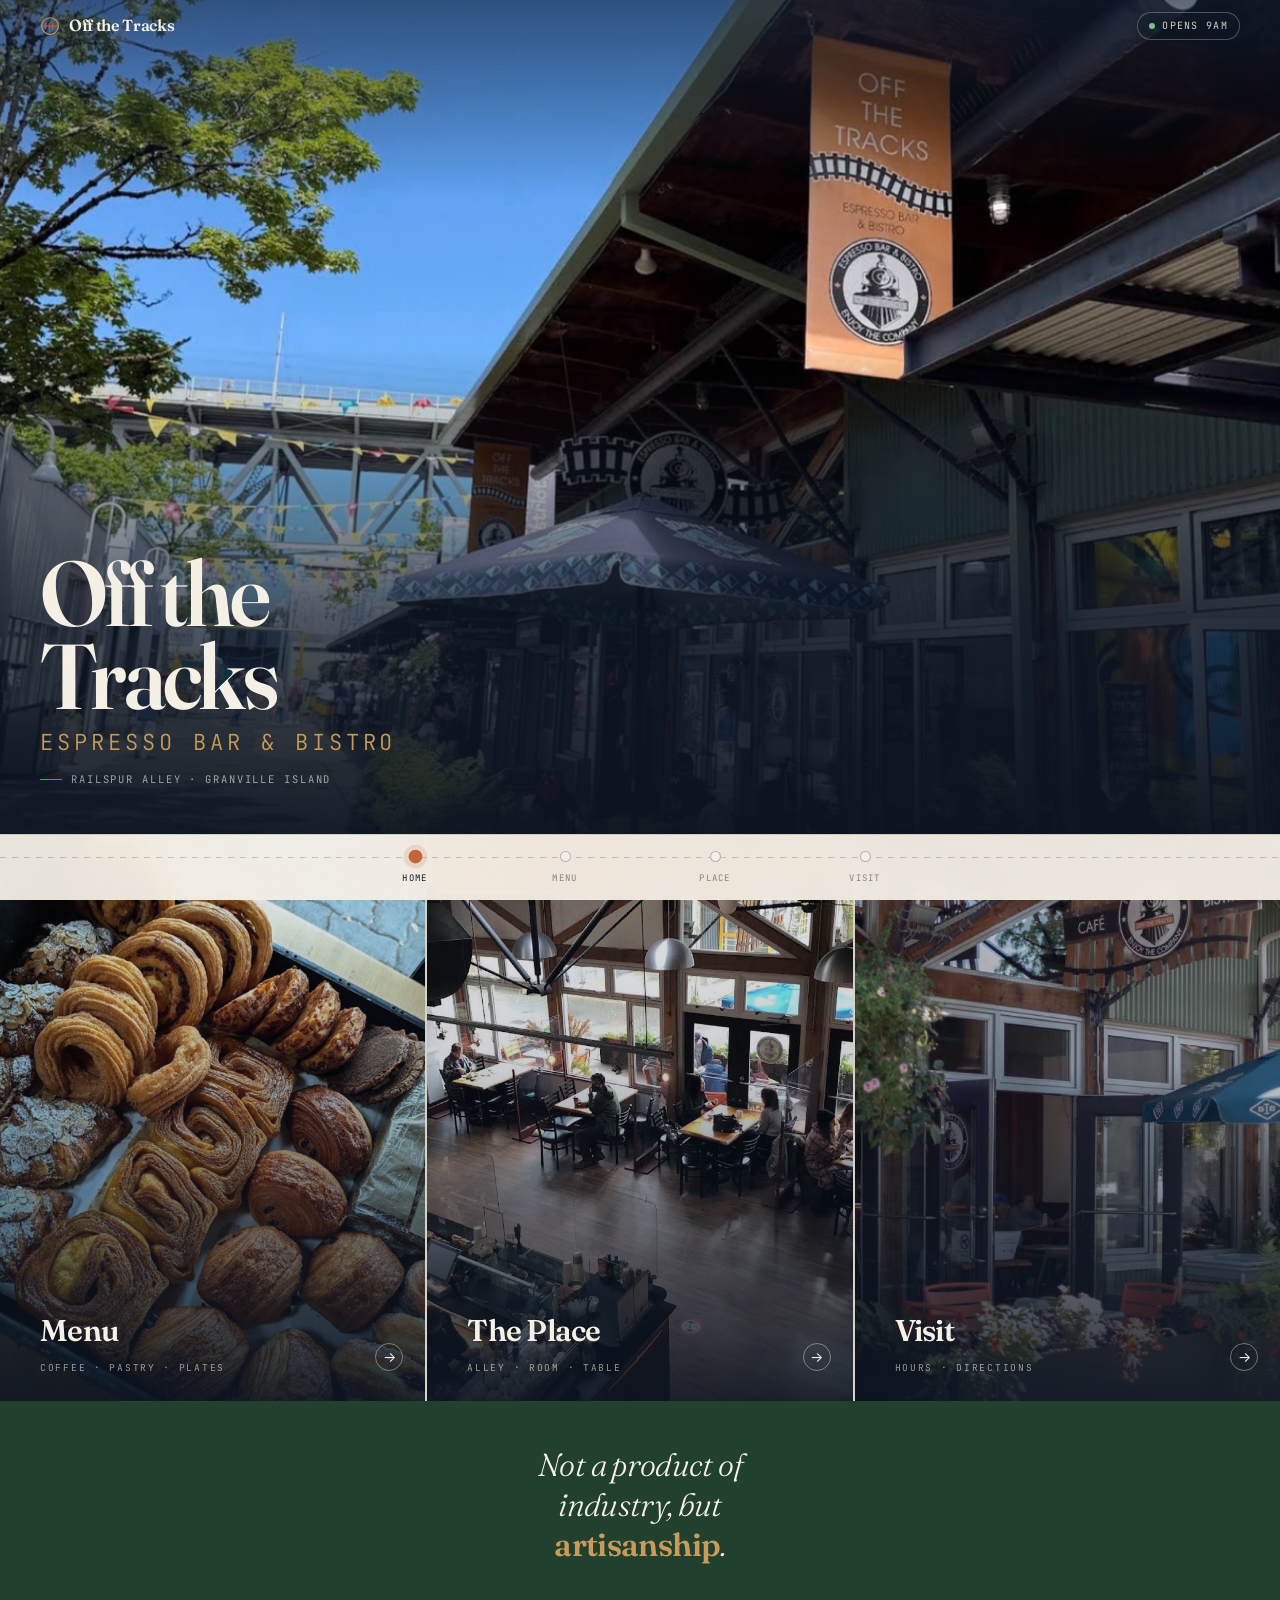
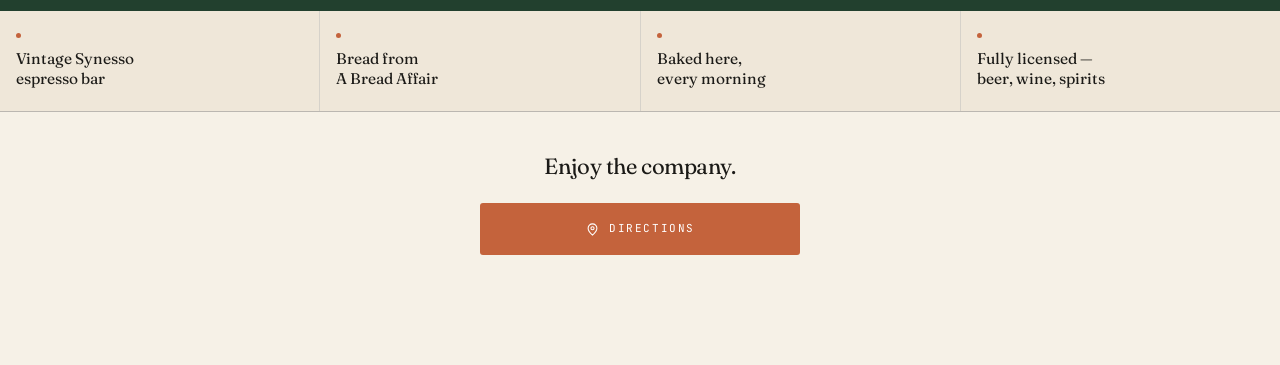
==== site/index.html @ c71d1f81 "Mobile site for the Off the Tracks Maps listing Four static pages built around the café's own photog" ====
<!doctype html>
<html lang="en">
<head>
<meta charset="utf-8">
<meta name="viewport" content="width=device-width, initial-scale=1, viewport-fit=cover">
<title>Off the Tracks — Espresso Bar &amp; Bistro, Granville Island</title>
<meta name="description" content="Espresso bar and bistro on Railspur Alley, Granville Island. Open daily from 9.">
<meta name="theme-color" content="#14243A">
<meta property="og:title" content="Off the Tracks — Espresso Bar &amp; Bistro">
<meta property="og:description" content="Railspur Alley, Granville Island. Open daily from 9.">
<meta property="og:image" content="assets/IMG_4174.jpg">

<link rel="preconnect" href="https://fonts.googleapis.com">
<link rel="preconnect" href="https://fonts.gstatic.com" crossorigin>
<link rel="stylesheet" href="https://fonts.googleapis.com/css2?family=Fraunces:opsz,wght@9..144,300;9..144,400;9..144,600&family=Inter:wght@300;400;500&family=JetBrains+Mono:wght@400;500&display=swap">
<link rel="stylesheet" href="app.css">
<link rel="preload" as="image" href="assets/IMG_4173.jpg">

<style>
/* ── home only ─────────────────────────────────────────── */
body{padding-bottom:var(--nav)}
.top{position:absolute;left:0;right:0;background:none;border:0;backdrop-filter:none}

.hero{
  position:relative;height:calc(100svh - var(--nav));min-height:520px;
  display:flex;flex-direction:column;justify-content:flex-end;
  overflow:hidden;background:var(--navy);
}
.hero__media{position:absolute;inset:-6% 0;will-change:transform}
.hero__media img{
  width:100%;height:100%;object-fit:cover;object-position:52% 42%;
  transform:scale(1.12);opacity:0;animation:heroIn 2.4s var(--ease-out) forwards;
}
@keyframes heroIn{to{transform:scale(1.02);opacity:1}}
.hero::after{
  content:"";position:absolute;inset:0;
  background:linear-gradient(180deg,rgba(20,36,58,.6) 0,rgba(20,36,58,0) 24%,
             rgba(20,36,58,0) 42%,rgba(15,26,42,.72) 74%,rgba(12,21,34,.95) 100%);
  opacity:0;animation:fadeIn .9s .25s var(--ease) forwards;
}
@keyframes fadeIn{to{opacity:1}}

.hero__body{position:relative;z-index:3;padding:0 var(--pad) 46px}
.hero h1{
  font-size:clamp(50px,17vw,92px);line-height:.9;color:var(--cream);letter-spacing:-.04em;
}
.hero h1 em{
  display:block;font-style:normal;font-weight:300;color:var(--brass);
  font-size:.24em;letter-spacing:.18em;text-transform:uppercase;
  font-family:var(--mono);margin-top:16px;
}
.hero__where{
  margin:18px 0 0;font-family:var(--mono);font-size:10.5px;letter-spacing:.18em;
  text-transform:uppercase;color:rgba(246,241,231,.62);
  display:flex;align-items:center;gap:9px;
}
.hero__where::before{content:"";width:22px;height:1px;background:var(--terra)}

.rise{opacity:0;transform:translateY(22px);animation:rise .9s var(--ease-out) forwards}
@keyframes rise{to{opacity:1;transform:none}}
.d1{animation-delay:.4s}.d2{animation-delay:.58s}

/* three doors */
.doors{display:grid;gap:2px;background:var(--line)}
.door{
  position:relative;display:block;overflow:hidden;background:var(--navy);
  aspect-ratio:16/9;
}
.door img{
  width:100%;height:100%;object-fit:cover;
  transition:transform .9s var(--ease);
}
.door::after{
  content:"";position:absolute;inset:0;
  background:linear-gradient(90deg,rgba(12,21,34,.82) 0,rgba(12,21,34,.35) 62%,rgba(12,21,34,.15) 100%);
}
.door__t{
  position:absolute;z-index:2;left:var(--pad);bottom:0;top:0;
  display:flex;flex-direction:column;justify-content:center;gap:5px;
}
.door__t b{font-family:var(--serif);font-size:30px;font-weight:600;color:var(--cream);letter-spacing:-.025em}
.door__t span{
  font-family:var(--mono);font-size:9.5px;letter-spacing:.18em;text-transform:uppercase;
  color:rgba(246,241,231,.6);
}
.door__go{
  position:absolute;z-index:2;right:var(--pad);top:50%;margin-top:-14px;
  width:28px;height:28px;border-radius:50%;border:1px solid rgba(246,241,231,.4);
  display:grid;place-items:center;color:var(--cream);font-size:14px;line-height:1;
  transition:background .3s var(--ease);
}
.door:active .door__go{background:rgba(246,241,231,.16)}
@media(hover:hover){.door:hover img{transform:scale(1.05)}.door:hover .door__go{background:var(--terra);border-color:var(--terra)}}

/* their own line, the one painted on the café wall */
.creed{
  background:var(--fir);color:var(--cream);text-align:center;
  padding:44px var(--pad) 46px;
}
.creed p{
  margin:0;font-family:var(--serif);font-weight:300;font-style:italic;
  font-size:clamp(23px,6.4vw,32px);line-height:1.25;letter-spacing:-.02em;
  max-width:16ch;margin-inline:auto;
}
.creed p b{font-style:normal;font-weight:600;color:var(--brass)}

/* four facts, four words each at most */
.facts{
  display:grid;grid-template-columns:repeat(2,1fr);gap:1px;background:var(--line);
  border-bottom:1px solid var(--line);
}
.facts div{
  background:var(--cream-2);padding:22px 16px;
  font-family:var(--serif);font-size:15.5px;line-height:1.3;
}
.facts div::before{
  content:"";display:block;width:5px;height:5px;border-radius:50%;background:var(--terra);
  margin-bottom:11px;
}
@media(min-width:760px){ .facts{grid-template-columns:repeat(4,1fr)} }

.closer{padding:40px var(--pad) 44px;text-align:center;background:var(--cream)}
.closer p{font-family:var(--serif);font-size:22px;line-height:1.3;letter-spacing:-.02em;margin:0 0 22px}
.closer .btn{max-width:320px;margin:0 auto}

@media(min-width:760px){
  .doors{grid-template-columns:repeat(3,1fr)}
  .door{aspect-ratio:3/4}
  .door::after{background:linear-gradient(0deg,rgba(12,21,34,.9) 0,rgba(12,21,34,.2) 60%,rgba(12,21,34,.1) 100%)}
  .door__t{top:auto;bottom:26px;justify-content:flex-end}
  .door__go{top:auto;bottom:30px;right:22px;margin:0}
}
</style>
</head>
<body class="on-navy">

<header class="top top--dark">
  <a class="top__name" href="index.html" aria-label="Off the Tracks, home">
    <svg viewBox="0 0 24 24" fill="none" aria-hidden="true">
      <circle cx="12" cy="12" r="10" stroke="#C89B5A" stroke-width="1.3"/>
      <path d="M3.5 12h17M7 9v6M11 9v6M15 9v6" stroke="#C4633C" stroke-width="1.3" stroke-linecap="round"/>
    </svg>
    Off the Tracks
  </a>
  <div class="status" id="status" role="status" aria-live="polite">
    <span class="status__dot"></span><span class="status__txt">Hours</span>
  </div>
</header>

<section class="hero">
  <div class="hero__media" id="heroMedia">
    <img src="assets/IMG_4173.jpg"
         alt="Railspur Alley on Granville Island: the timber-framed café with its navy umbrella and planters, Granville Street Bridge beyond.">
  </div>
  <div class="hero__body">
    <h1 class="rise d1">Off the<br>Tracks<em>Espresso Bar &amp; Bistro</em></h1>
    <p class="hero__where rise d2">Railspur Alley · Granville Island</p>
  </div>
</section>

<!-- three doors, no paragraphs -->
<nav class="doors" aria-label="Sections">
  <a class="door" href="menu.html">
    <img class="fade" loading="lazy" src="assets/IMG_4196.jpg" alt="A tray of croissants and cruffins fresh from the oven.">
    <span class="door__t"><b>Menu</b><span>Coffee · Pastry · Plates</span></span>
    <span class="door__go" aria-hidden="true">→</span>
  </a>
  <a class="door" href="place.html">
    <img class="fade" loading="lazy" src="assets/IMG_4195.jpg" alt="The café floor from the mezzanine, under timber trusses.">
    <span class="door__t"><b>The Place</b><span>Alley · Room · Table</span></span>
    <span class="door__go" aria-hidden="true">→</span>
  </a>
  <a class="door" href="visit.html">
    <img class="fade" loading="lazy" src="assets/IMG_4172.jpg" alt="The entrance under the Café and Bistro sign, with hanging plants.">
    <span class="door__t"><b>Visit</b><span>Hours · Directions</span></span>
    <span class="door__go" aria-hidden="true">→</span>
  </a>
</nav>

<section class="creed">
  <p class="rv">Not a product of industry, but <b>artisanship</b>.</p>
</section>

<div class="facts">
  <div>Vintage Synesso<br>espresso bar</div>
  <div>Bread from<br>A Bread Affair</div>
  <div>Baked here,<br>every morning</div>
  <div>Fully licensed —<br>beer, wine, spirits</div>
</div>

<section class="closer">
  <p class="rv">Enjoy the company.</p>
  <a class="btn btn--fill rv" data-d="1"
     href="https://www.google.com/maps/dir/?api=1&destination=1363+Railspur+Alley,+Vancouver,+BC+V6H+4G9">
    <svg viewBox="0 0 24 24"><path d="M12 21s7-6.3 7-11a7 7 0 1 0-14 0c0 4.7 7 11 7 11z"/><circle cx="12" cy="10" r="2.5"/></svg>
    Directions
  </a>
</section>

<nav class="line" aria-label="Main">
  <a class="stop" href="index.html" aria-current="page"><span class="stop__pin"></span>Home</a>
  <a class="stop" href="menu.html"><span class="stop__pin"></span>Menu</a>
  <a class="stop" href="place.html"><span class="stop__pin"></span>Place</a>
  <a class="stop" href="visit.html"><span class="stop__pin"></span>Visit</a>
</nav>

<div class="toast" id="toast" role="status" aria-live="polite"></div>
<script src="app.js"></script>

<script type="application/ld+json">
{"@context":"https://schema.org","@type":"CafeOrCoffeeShop",
"name":"Off the Tracks - Cafe & Bistro","telephone":"+1-604-689-8700",
"servesCuisine":["Coffee","Breakfast","Bistro","Bakery"],"priceRange":"$$",
"email":"info@tracksbistro.ca","url":"https://tracksbistro.ca",
"sameAs":["https://www.instagram.com/offthetracksbistro/","https://www.facebook.com/tracksbistro"],
"address":{"@type":"PostalAddress","streetAddress":"1363 Railspur Alley","addressLocality":"Vancouver",
"addressRegion":"BC","postalCode":"V6H 4G9","addressCountry":"CA"},
"geo":{"@type":"GeoCoordinates","latitude":49.2704673,"longitude":-123.1337891},
"hasMenu":"menu.html",
"openingHoursSpecification":[
{"@type":"OpeningHoursSpecification","dayOfWeek":["Monday","Tuesday","Wednesday","Thursday","Friday"],"opens":"09:00","closes":"16:00"},
{"@type":"OpeningHoursSpecification","dayOfWeek":["Saturday","Sunday"],"opens":"09:00","closes":"17:00"}],
"image":["assets/IMG_4173.jpg","assets/IMG_4174.jpg","assets/IMG_4195.jpg"]}
</script>
</body>
</html>
---- site/app.css ----
/* ═══════════════════════════════════════════════════════════
   OFF THE TRACKS — shared stylesheet
   Four pages, one job each. Palette taken from the room:
   Railspur navy (signage, umbrellas, the blue cups), terracotta
   (banners, patio chairs), fir green (siding), brass, paper cream.
   ═══════════════════════════════════════════════════════════ */
:root{
  --navy:#14243A;  --terra:#C4633C;  --brass:#C89B5A;  --fir:#22402E;
  --cream:#F6F1E7; --cream-2:#EFE7D9;
  --ink:#1B1A17;   --ink-60:#57534A; --ink-40:#8C8579;
  --line:rgba(27,26,23,.14);

  --serif:'Fraunces',ui-serif,Georgia,serif;
  --sans:'Inter',-apple-system,BlinkMacSystemFont,'Segoe UI',Roboto,sans-serif;
  --mono:'JetBrains Mono',ui-monospace,SFMono-Regular,Menlo,monospace;

  --pad:22px;
  --maxw:1100px;
  --ease:cubic-bezier(.22,.61,.36,1);
  --ease-out:cubic-bezier(.16,1,.3,1);
  --nav:calc(66px + env(safe-area-inset-bottom,0px));
  --top:calc(52px + env(safe-area-inset-top,0px));
}

*,*::before,*::after{box-sizing:border-box}
html{-webkit-text-size-adjust:100%}
body{
  margin:0;background:var(--cream);color:var(--ink);
  font-family:var(--sans);font-size:16px;line-height:1.6;
  -webkit-font-smoothing:antialiased;overflow-x:hidden;
  padding-bottom:var(--nav);
}
img{max-width:100%;display:block}
[hidden]{display:none!important}   /* .btn's display:flex would otherwise win */
a{color:inherit;text-decoration:none}
button{font:inherit;color:inherit;border:0;background:none;cursor:pointer}
:focus-visible{outline:2px solid var(--terra);outline-offset:3px}

/* paper grain */
body::after{
  content:"";position:fixed;inset:0;z-index:9998;pointer-events:none;
  opacity:.035;mix-blend-mode:multiply;
  background-image:url("data:image/svg+xml,%3Csvg xmlns='http://www.w3.org/2000/svg' width='200' height='200'%3E%3Cfilter id='n'%3E%3CfeTurbulence type='fractalNoise' baseFrequency='.85' numOctaves='3'/%3E%3C/filter%3E%3Crect width='200' height='200' filter='url(%23n)'/%3E%3C/svg%3E");
}

/* native cross-document transitions where supported */
@view-transition{navigation:auto}

h1,h2,h3{font-family:var(--serif);font-weight:600;line-height:1.08;margin:0;letter-spacing:-.025em}
h2{font-size:clamp(28px,8vw,42px)}
p{margin:0 0 .9em}
.wrap{width:100%;max-width:var(--maxw);margin:0 auto;padding:0 var(--pad)}
.eyebrow{
  font-family:var(--mono);font-size:10.5px;font-weight:500;
  letter-spacing:.22em;text-transform:uppercase;color:var(--terra);
}

/* ═══ TOP BAR ═══════════════════════════════════════════ */
.top{
  position:sticky;top:0;z-index:50;height:var(--top);
  padding:env(safe-area-inset-top,0px) var(--pad) 0;
  display:flex;align-items:center;justify-content:space-between;gap:12px;
  background:rgba(246,241,231,.92);border-bottom:1px solid var(--line);
  backdrop-filter:blur(14px);-webkit-backdrop-filter:blur(14px);
}
.top--dark{background:rgba(20,36,58,.6);border-bottom-color:rgba(246,241,231,.14)}
.top__name{
  font-family:var(--serif);font-size:16px;font-weight:600;letter-spacing:-.02em;
  display:flex;align-items:center;gap:9px;
}
.top__name svg{width:20px;height:20px;flex:none}
.top--dark .top__name{color:var(--cream)}

.status{
  display:inline-flex;align-items:center;gap:7px;
  font-family:var(--mono);font-size:10px;letter-spacing:.13em;text-transform:uppercase;
  padding:5px 11px;border-radius:100px;white-space:nowrap;
  border:1px solid var(--line);color:var(--ink-60);
}
.status__dot{width:6px;height:6px;border-radius:50%;background:#3E9B5C;flex:none}
.status__dot.shut{background:var(--terra)}
.top--dark .status{border-color:rgba(246,241,231,.28);color:rgba(246,241,231,.85);
  background:rgba(15,26,42,.35)}
.top--dark .status__dot{background:#79C08C}

/* ═══ BOTTOM NAV — the line, with four stops ════════════ */
.line{
  position:fixed;left:0;right:0;bottom:0;z-index:80;height:var(--nav);
  padding-bottom:env(safe-area-inset-bottom,0px);
  background:rgba(246,241,231,.95);border-top:1px solid var(--line);
  backdrop-filter:blur(16px);-webkit-backdrop-filter:blur(16px);
  display:flex;
}
.line::before{                       /* the rail itself */
  content:"";position:absolute;left:0;right:0;top:22px;height:1px;
  background:repeating-linear-gradient(90deg,rgba(27,26,23,.2) 0 6px,transparent 6px 12px);
}
.stop{
  flex:1;display:flex;flex-direction:column;align-items:center;justify-content:flex-start;
  gap:9px;padding-top:16px;position:relative;min-height:56px;
  font-family:var(--mono);font-size:9px;letter-spacing:.14em;text-transform:uppercase;
  color:var(--ink-40);transition:color .3s var(--ease);
}
.stop__pin{
  width:11px;height:11px;border-radius:50%;background:var(--cream);
  border:1.5px solid rgba(27,26,23,.28);position:relative;z-index:1;
  transition:all .35s var(--ease-out);
}
.stop[aria-current="page"]{color:var(--ink)}
.stop[aria-current="page"] .stop__pin{
  background:var(--terra);border-color:var(--terra);transform:scale(1.25);
  box-shadow:0 0 0 4px rgba(196,99,60,.16);
}
.stop:active .stop__pin{transform:scale(.9)}

/* ═══ reveal ════════════════════════════════════════════ */
.rv{opacity:0;transform:translateY(18px);transition:opacity .7s var(--ease),transform .7s var(--ease)}
.rv.in{opacity:1;transform:none}
.rv[data-d="1"]{transition-delay:.07s}.rv[data-d="2"]{transition-delay:.14s}
.rv[data-d="3"]{transition-delay:.21s}.rv[data-d="4"]{transition-delay:.28s}

/* ═══ buttons ═══════════════════════════════════════════ */
.btn{
  display:flex;align-items:center;justify-content:center;gap:9px;min-height:52px;
  border-radius:3px;font-family:var(--mono);font-size:11px;letter-spacing:.14em;
  text-transform:uppercase;transition:transform .2s var(--ease);
}
.btn:active{transform:scale(.98)}
.btn svg{width:15px;height:15px;stroke:currentColor;fill:none;stroke-width:1.7;flex:none}
.btn--fill{background:var(--terra);color:#fff}
.btn--out{border:1px solid var(--line);color:var(--ink)}
.on-navy .btn--out{border-color:rgba(246,241,231,.3);color:var(--cream)}

/* ═══ toast ═════════════════════════════════════════════ */
.toast{
  position:fixed;left:50%;top:calc(env(safe-area-inset-top,0px) + 62px);z-index:300;
  transform:translate(-50%,-16px);opacity:0;pointer-events:none;
  background:var(--navy);color:var(--cream);padding:10px 18px;border-radius:100px;
  font-family:var(--mono);font-size:10px;letter-spacing:.14em;text-transform:uppercase;
  transition:opacity .3s var(--ease),transform .35s var(--ease-out);white-space:nowrap;
  box-shadow:0 4px 20px rgba(15,26,42,.25);
}
.toast.on{opacity:1;transform:translate(-50%,0)}

/* ═══ shared: photo tiles ═══════════════════════════════ */
.fade{opacity:0;transform:scale(1.02);transition:opacity .6s var(--ease),transform .8s var(--ease)}
.fade.ok{opacity:1;transform:none}

@media(min-width:760px){
  :root{--pad:40px}
  .line{justify-content:center;gap:20px}
  .stop{flex:0 0 130px}
}
@media(prefers-reduced-motion:reduce){
  *,*::before,*::after{animation-duration:.01ms!important;transition-duration:.01ms!important}
  .rv{opacity:1;transform:none}
  @view-transition{navigation:none}
}
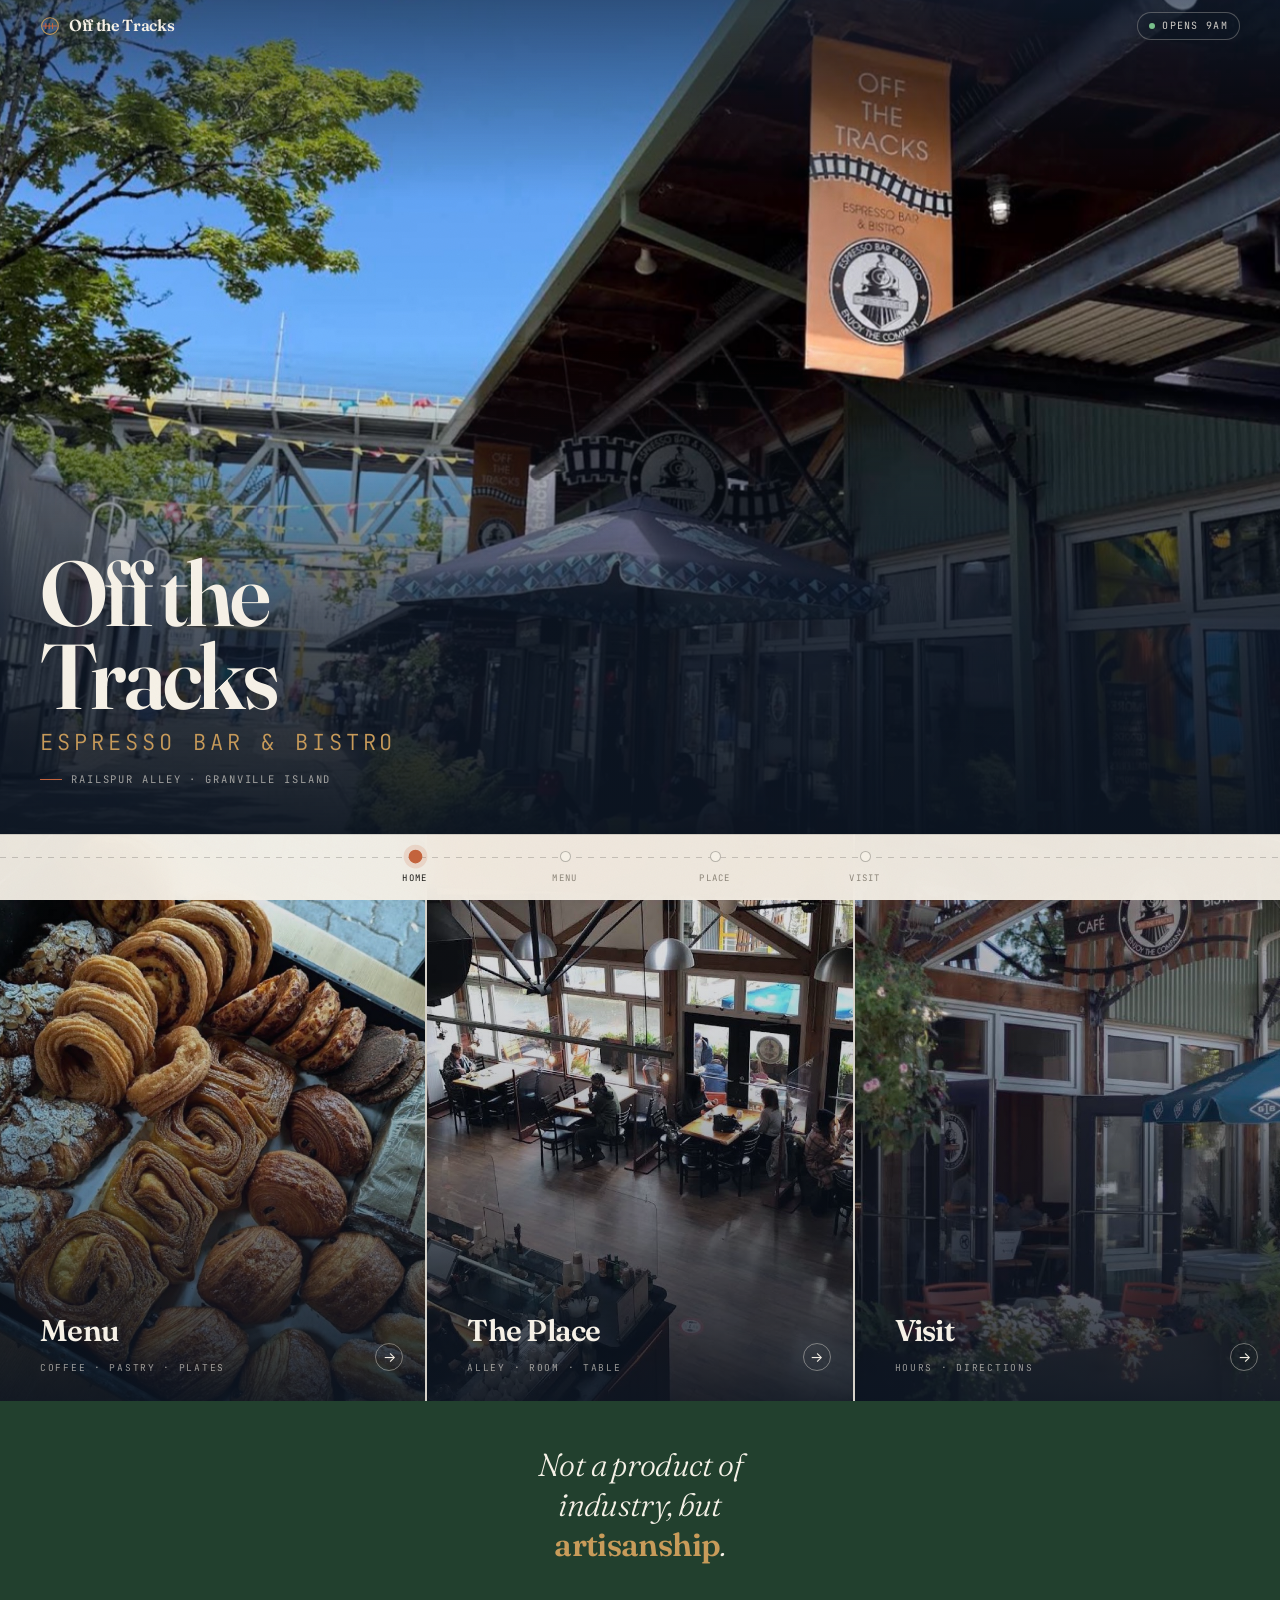
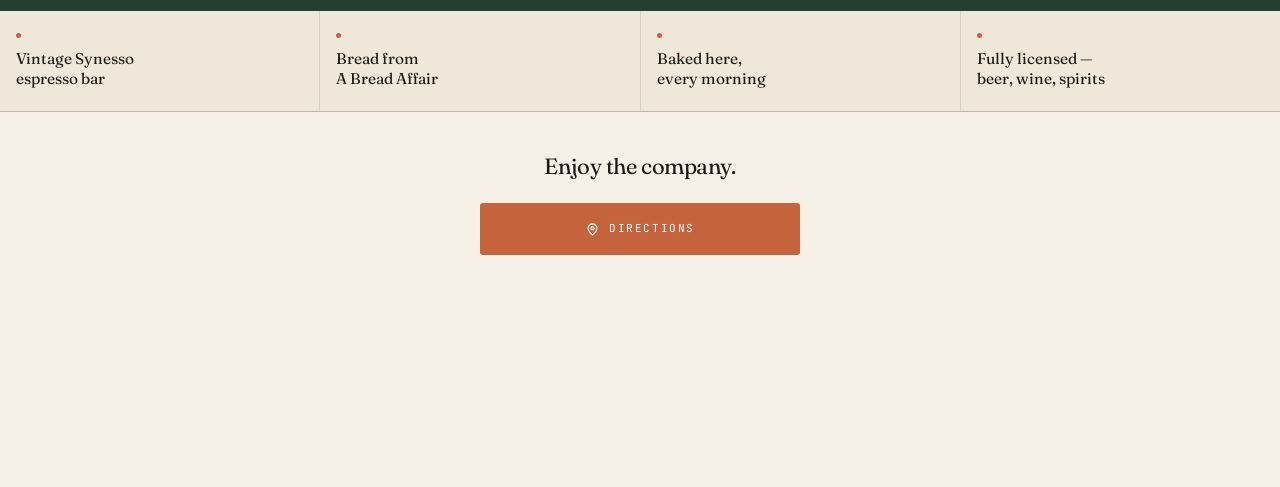
==== commit de255e54: "Add pickup ordering and table booking (simulated) Two interactive flows for the pitch, neither of wh" ====
--- a/site/index.html
+++ b/site/index.html
@@ -122,6 +122,7 @@
 .closer{padding:40px var(--pad) 44px;text-align:center;background:var(--cream)}
 .closer p{font-family:var(--serif);font-size:22px;line-height:1.3;letter-spacing:-.02em;margin:0 0 22px}
 .closer .btn{max-width:320px;margin:0 auto}
+.closer .btn + .btn{margin-top:9px}
 
 @media(min-width:760px){
   .doors{grid-template-columns:repeat(3,1fr)}
@@ -195,6 +196,14 @@
     <svg viewBox="0 0 24 24"><path d="M12 21s7-6.3 7-11a7 7 0 1 0-14 0c0 4.7 7 11 7 11z"/><circle cx="12" cy="10" r="2.5"/></svg>
     Directions
   </a>
+  <a class="btn btn--out rv" data-d="2" href="menu.html">
+    <svg viewBox="0 0 24 24"><path d="M4 5h2l2.2 9.4a2 2 0 0 0 2 1.6h6.9a2 2 0 0 0 2-1.5L21 8H7"/><circle cx="10" cy="20" r="1.3"/><circle cx="18" cy="20" r="1.3"/></svg>
+    Order for pickup
+  </a>
+  <a class="btn btn--out rv" data-d="3" href="visit.html#reserve">
+    <svg viewBox="0 0 24 24"><rect x="4" y="5" width="16" height="16" rx="2"/><path d="M8 3v4M16 3v4M4 11h16"/></svg>
+    Book a table
+  </a>
 </section>
 
 <nav class="line" aria-label="Main">
@@ -206,6 +215,7 @@
 
 <div class="toast" id="toast" role="status" aria-live="polite"></div>
 <script src="app.js"></script>
+<script src="order.js"></script>
 
 <script type="application/ld+json">
 {"@context":"https://schema.org","@type":"CafeOrCoffeeShop",
--- a/site/app.css
+++ b/site/app.css
@@ -146,10 +146,192 @@
 .fade{opacity:0;transform:scale(1.02);transition:opacity .6s var(--ease),transform .8s var(--ease)}
 .fade.ok{opacity:1;transform:none}
 
+/* ═══════════════════════════════════════════════════════
+   ORDERING + BOOKING
+   Shared by order.js (cart, checkout) and reserve.js (tables).
+   ═══════════════════════════════════════════════════════ */
+
+/* the little + on each menu item */
+.add{
+  width:30px;height:30px;flex:none;margin-left:auto;border-radius:50%;
+  border:1px solid var(--line);color:var(--terra);font-size:17px;line-height:1;
+  display:grid;place-items:center;transition:all .2s var(--ease);
+}
+.add:active{transform:scale(.88);background:var(--terra);color:#fff;border-color:var(--terra)}
+@media(hover:hover){.add:hover{background:var(--terra);color:#fff;border-color:var(--terra)}}
+
+/* floating cart pill, above the rail */
+.cartpill{
+  position:fixed;left:50%;transform:translateX(-50%);
+  bottom:calc(var(--nav) + 14px);z-index:90;
+  display:flex;align-items:center;gap:10px;
+  padding:12px 18px;border-radius:100px;background:var(--navy);color:var(--cream);
+  font-family:var(--mono);font-size:11px;letter-spacing:.12em;text-transform:uppercase;
+  box-shadow:0 6px 24px rgba(15,26,42,.34);
+  animation:pillIn .45s var(--ease-out);
+}
+.cartpill svg{width:16px;height:16px;stroke:currentColor;fill:none;stroke-width:1.6}
+.cartpill b{color:var(--brass);font-weight:500}
+.cartpill.pop{animation:pop .4s var(--ease-out)}
+@keyframes pillIn{from{opacity:0;transform:translate(-50%,14px)}to{opacity:1;transform:translate(-50%,0)}}
+@keyframes pop{0%{transform:translate(-50%,0) scale(1)}45%{transform:translate(-50%,0) scale(1.07)}100%{transform:translate(-50%,0) scale(1)}}
+
+/* bottom sheet */
+.sheet{position:fixed;inset:0;z-index:200;display:none}
+.sheet.open{display:block}
+.sheet__scrim{
+  position:absolute;inset:0;background:rgba(12,20,32,.6);
+  opacity:0;transition:opacity .3s var(--ease);
+}
+.sheet.show .sheet__scrim{opacity:1}
+.sheet__panel{
+  position:absolute;left:0;right:0;bottom:0;max-height:92svh;
+  background:var(--cream);border-radius:14px 14px 0 0;
+  transform:translateY(100%);transition:transform .38s var(--ease-out);
+  display:flex;flex-direction:column;
+}
+.sheet.show .sheet__panel{transform:none}
+.sheet__panel::before{
+  content:"";position:absolute;top:9px;left:50%;transform:translateX(-50%);
+  width:36px;height:4px;border-radius:2px;background:rgba(27,26,23,.18);
+}
+.sheet__x{
+  position:absolute;top:6px;right:6px;width:44px;height:44px;
+  display:grid;place-items:center;font-size:24px;color:var(--ink-40);z-index:2;
+}
+.sheet__body{
+  overflow-y:auto;-webkit-overflow-scrolling:touch;
+  padding:34px var(--pad) calc(28px + env(safe-area-inset-bottom,0px));
+}
+.sheet__h{font-family:var(--serif);font-size:28px;font-weight:600;letter-spacing:-.025em;margin:8px 0 6px}
+.sheet__note{color:var(--ink-60);font-size:14.5px;line-height:1.6;margin:0 0 22px}
+
+/* cart lines */
+.lines{margin:18px 0 0;border-top:1px solid var(--line)}
+.cline{
+  display:grid;grid-template-columns:1fr auto;gap:4px 14px;align-items:center;
+  padding:14px 0;border-bottom:1px solid var(--line);
+}
+.cline__n{font-family:var(--serif);font-size:17px;font-weight:600}
+.cline__p{font-family:var(--mono);font-size:13px;color:var(--terra)}
+.qty{grid-column:1/-1;display:flex;align-items:center;gap:14px;margin-top:2px}
+.qty button{
+  width:30px;height:30px;border:1px solid var(--line);border-radius:50%;
+  display:grid;place-items:center;font-size:15px;color:var(--ink);
+}
+.qty button:active{background:var(--cream-2)}
+.qty span{font-family:var(--mono);font-size:13px;min-width:14px;text-align:center}
+
+.totals{margin:20px 0 24px;padding-top:4px}
+.totals div{display:flex;justify-content:space-between;padding:6px 0}
+.totals dt{color:var(--ink-60);font-size:14px}
+.totals dd{margin:0;font-family:var(--mono);font-size:13px}
+.totals__t{border-top:1px solid var(--line);margin-top:6px;padding-top:12px!important}
+.totals__t dt{color:var(--ink);font-family:var(--serif);font-size:18px;font-weight:600}
+.totals__t dd{font-size:16px;color:var(--terra);font-weight:500}
+
+/* form fields */
+.fld{display:block;margin-top:16px}
+.fld span{
+  display:block;font-family:var(--mono);font-size:9.5px;letter-spacing:.16em;
+  text-transform:uppercase;color:var(--ink-40);margin-bottom:7px;
+}
+.fld input{
+  width:100%;min-height:50px;padding:0 14px;font:inherit;font-size:16px;
+  background:var(--cream-2);border:1px solid var(--line);border-radius:3px;color:var(--ink);
+}
+.fld input:focus{outline:2px solid var(--terra);outline-offset:1px}
+
+/* pickup-time and payment choices */
+.chips{display:flex;gap:8px;overflow-x:auto;scrollbar-width:none;padding-bottom:4px;margin-bottom:6px}
+.chips::-webkit-scrollbar{display:none}
+.chip2{
+  flex:none;padding:11px 15px;border-radius:100px;border:1px solid var(--line);
+  font-family:var(--mono);font-size:10.5px;letter-spacing:.1em;text-transform:uppercase;
+  color:var(--ink-60);white-space:nowrap;min-height:42px;transition:all .25s var(--ease);
+}
+.chip2[aria-checked="true"]{background:var(--navy);border-color:var(--navy);color:var(--cream)}
+
+.pay{display:grid;gap:8px;margin:12px 0 26px}
+.pay__opt{
+  text-align:left;padding:15px 16px;border:1px solid var(--line);border-radius:3px;
+  transition:all .25s var(--ease);
+}
+.pay__opt b{display:block;font-family:var(--serif);font-size:16px;font-weight:600}
+.pay__opt span{font-size:12.5px;color:var(--ink-40)}
+.pay__opt[aria-checked="true"]{border-color:var(--terra);background:rgba(196,99,60,.06)}
+
+.sheet__body .btn,.rsv__form .btn{width:100%}
+.btn--ghost{color:var(--ink-40);font-size:10.5px;margin-top:10px}
+.btn[disabled]{opacity:.6;pointer-events:none}
+
+/* confirmation */
+.tick2{
+  width:46px;height:46px;border-radius:50%;background:var(--fir);color:var(--cream);
+  display:grid;place-items:center;font-size:22px;margin-bottom:18px;
+  animation:pop2 .5s var(--ease-out);
+}
+@keyframes pop2{from{transform:scale(.4);opacity:0}to{transform:scale(1);opacity:1}}
+.demo{
+  margin:18px 0 22px;padding:11px 14px;border-left:2px solid var(--brass);
+  background:var(--cream-2);font-size:12.5px;line-height:1.5;color:var(--ink-60);
+}
+
+/* ── booking ─────────────────────────────────────────── */
+.rsv__h{font-family:var(--serif);font-size:clamp(28px,7.6vw,38px);font-weight:600;
+  letter-spacing:-.025em;margin:10px 0 8px}
+.rsv__sub{color:var(--ink-60);font-size:15px;line-height:1.6;margin:0 0 26px;max-width:44ch}
+.rsv__lbl{
+  font-family:var(--mono);font-size:9.5px;letter-spacing:.18em;text-transform:uppercase;
+  color:var(--ink-40);margin:22px 0 10px;display:flex;align-items:center;gap:12px;
+}
+.rsv__avail{font-style:normal;color:var(--fir)}
+.rsv__avail.none{color:var(--terra)}
+.rsv__row{display:flex;gap:8px;flex-wrap:wrap}
+.rsv__row--scroll{flex-wrap:nowrap;overflow-x:auto;scrollbar-width:none;padding-bottom:4px}
+.rsv__row--scroll::-webkit-scrollbar{display:none}
+
+.pchip{
+  min-width:44px;min-height:44px;padding:0 12px;border-radius:3px;border:1px solid var(--line);
+  font-family:var(--mono);font-size:13px;color:var(--ink-60);transition:all .25s var(--ease);
+}
+.pchip[aria-checked="true"]{background:var(--navy);border-color:var(--navy);color:var(--cream)}
+
+.dchip{
+  flex:none;width:62px;padding:9px 0 10px;border-radius:3px;border:1px solid var(--line);
+  display:flex;flex-direction:column;align-items:center;gap:1px;transition:all .25s var(--ease);
+}
+.dchip span{font-family:var(--mono);font-size:8.5px;letter-spacing:.1em;text-transform:uppercase;color:var(--ink-40)}
+.dchip b{font-family:var(--serif);font-size:19px;font-weight:600}
+.dchip i{font-family:var(--mono);font-size:8.5px;letter-spacing:.1em;text-transform:uppercase;color:var(--ink-40);font-style:normal}
+.dchip[aria-checked="true"]{background:var(--navy);border-color:var(--navy)}
+.dchip[aria-checked="true"] span,.dchip[aria-checked="true"] b,.dchip[aria-checked="true"] i{color:var(--cream)}
+
+.slots{display:grid;grid-template-columns:repeat(3,1fr);gap:8px}
+.slot{
+  min-height:52px;border:1px solid var(--line);border-radius:3px;
+  display:flex;flex-direction:column;align-items:center;justify-content:center;gap:2px;
+  font-family:var(--mono);font-size:12px;color:var(--ink);transition:all .25s var(--ease);
+}
+.slot i{font-style:normal;font-size:8.5px;letter-spacing:.1em;text-transform:uppercase;color:var(--ink-40)}
+.slot i.few{color:var(--terra)}
+.slot[disabled]{opacity:.4;text-decoration:line-through;pointer-events:none}
+.slot[aria-checked="true"]{background:var(--navy);border-color:var(--navy);color:var(--cream)}
+.slot[aria-checked="true"] i{color:var(--brass)}
+
+.rsv__none{color:var(--ink-40);font-size:14px}
+.rsv__form{margin-top:26px;padding-top:22px;border-top:1px solid var(--line)}
+.rsv__pick{font-size:14.5px;color:var(--ink-60);margin:0 0 6px}
+.rsv__pick b{color:var(--ink);font-family:var(--serif);font-size:16px}
+.rsv__form .btn{margin-top:20px}
+
 @media(min-width:760px){
   :root{--pad:40px}
-  .line{justify-content:center;gap:20px}
+  .line{justify-content:center;gap:20px}   /* the bottom nav, not a cart row */
   .stop{flex:0 0 130px}
+  .sheet__panel{left:50%;transform:translate(-50%,100%);max-width:540px;border-radius:14px 14px 0 0}
+  .sheet.show .sheet__panel{transform:translate(-50%,0)}
+  .slots{grid-template-columns:repeat(5,1fr)}
 }
 @media(prefers-reduced-motion:reduce){
   *,*::before,*::after{animation-duration:.01ms!important;transition-duration:.01ms!important}
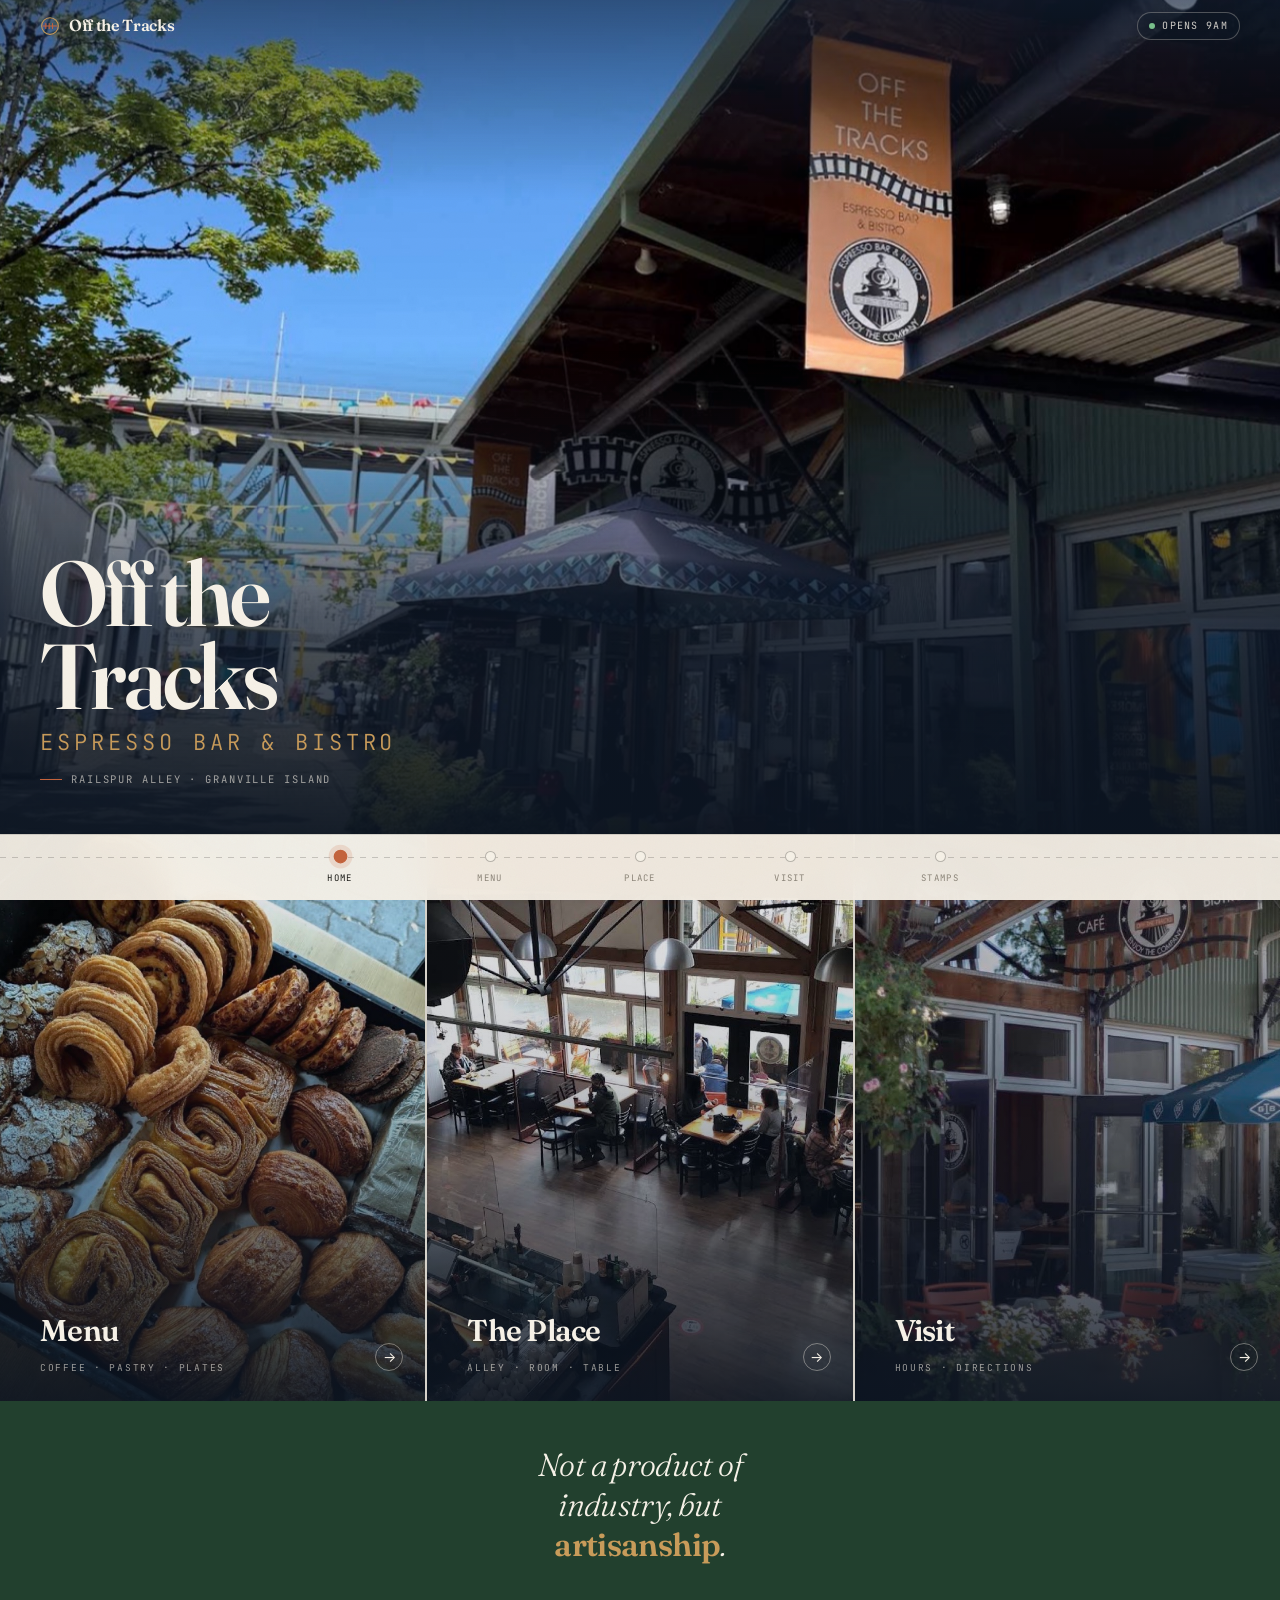
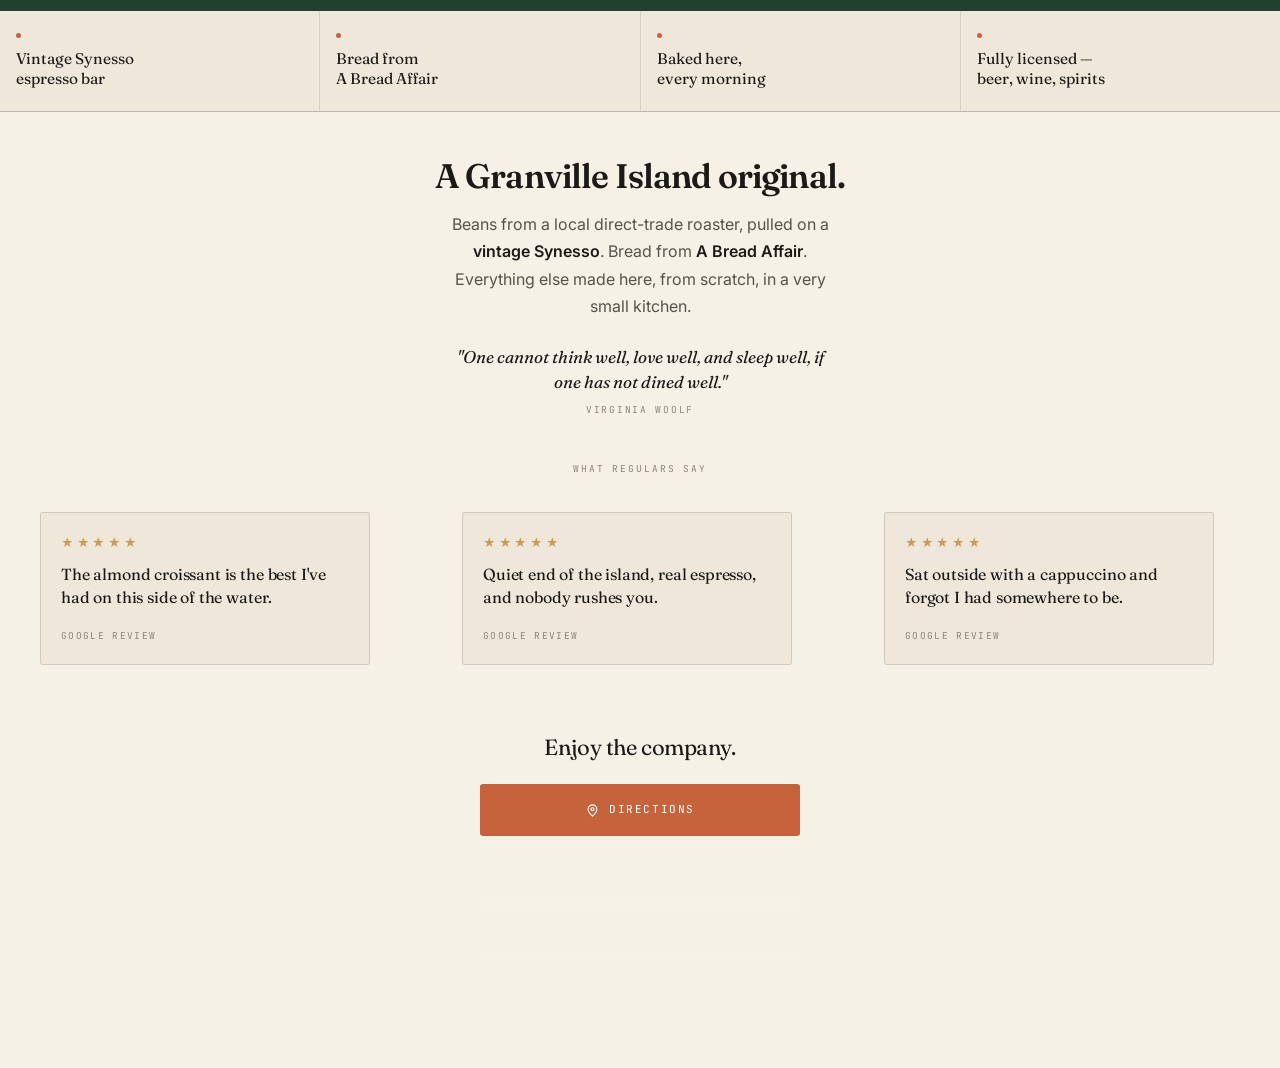
==== commit d643e985: "Make it an app: installable, offline, stamp card, story, reviews Closes the gap against tracksbistro" ====
--- a/site/index.html
+++ b/site/index.html
@@ -14,6 +14,8 @@
 <link rel="preconnect" href="https://fonts.gstatic.com" crossorigin>
 <link rel="stylesheet" href="https://fonts.googleapis.com/css2?family=Fraunces:opsz,wght@9..144,300;9..144,400;9..144,600&family=Inter:wght@300;400;500&family=JetBrains+Mono:wght@400;500&display=swap">
 <link rel="stylesheet" href="app.css">
+<link rel="manifest" href="manifest.webmanifest">
+<link rel="apple-touch-icon" href="icons/apple-touch-icon.png">
 <link rel="preload" as="image" href="assets/IMG_4173.jpg">
 
 <style>
@@ -118,6 +120,42 @@
   margin-bottom:11px;
 }
 @media(min-width:760px){ .facts{grid-template-columns:repeat(4,1fr)} }
+
+/* the story, in three lines instead of five paragraphs */
+.story{padding:46px var(--pad) 10px;max-width:640px;margin:0 auto;text-align:center}
+.story h2{font-size:clamp(26px,7vw,34px);margin-bottom:16px}
+.story p{color:var(--ink-60);font-size:16px;line-height:1.7;margin:0 auto 18px;max-width:38ch}
+.story strong{color:var(--ink);font-weight:600}
+.story__q{
+  font-family:var(--serif);font-style:italic;font-size:17px;line-height:1.5;
+  color:var(--ink);margin:24px auto 0;max-width:34ch;
+}
+.story__q cite{
+  display:block;font-style:normal;margin-top:8px;
+  font-family:var(--mono);font-size:9.5px;letter-spacing:.18em;text-transform:uppercase;color:var(--ink-40);
+}
+
+/* what regulars say */
+.says{padding:34px 0 6px;overflow:hidden}
+.says__t{
+  text-align:center;font-family:var(--mono);font-size:9.5px;letter-spacing:.2em;
+  text-transform:uppercase;color:var(--ink-40);margin-bottom:20px;
+}
+.says__track{
+  display:flex;gap:12px;overflow-x:auto;scroll-snap-type:x mandatory;
+  padding:0 var(--pad) 6px;scroll-padding-left:var(--pad);scrollbar-width:none;
+}
+.says__track::-webkit-scrollbar{display:none}
+.say{
+  flex:none;width:76vw;max-width:330px;scroll-snap-align:start;
+  background:var(--cream-2);border:1px solid var(--line);border-radius:3px;padding:20px 20px 18px;
+}
+.say__stars{color:var(--brass);font-size:12px;letter-spacing:.22em;margin-bottom:10px}
+.say p{font-family:var(--serif);font-size:16px;line-height:1.45;margin:0 0 12px;letter-spacing:-.01em}
+.say cite{
+  font-style:normal;font-family:var(--mono);font-size:9.5px;letter-spacing:.14em;
+  text-transform:uppercase;color:var(--ink-40);
+}
 
 .closer{padding:40px var(--pad) 44px;text-align:center;background:var(--cream)}
 .closer p{font-family:var(--serif);font-size:22px;line-height:1.3;letter-spacing:-.02em;margin:0 0 22px}
@@ -189,6 +227,40 @@
   <div>Fully licensed —<br>beer, wine, spirits</div>
 </div>
 
+<section class="story">
+  <h2 class="rv">A Granville Island original.</h2>
+  <p class="rv" data-d="1">
+    Beans from a local direct-trade roaster, pulled on a <strong>vintage Synesso</strong>.
+    Bread from <strong>A Bread Affair</strong>. Everything else made here, from scratch,
+    in a very small kitchen.
+  </p>
+  <blockquote class="story__q rv" data-d="2">
+    "One cannot think well, love well, and sleep well, if one has not dined well."
+    <cite>Virginia Woolf</cite>
+  </blockquote>
+</section>
+
+<section class="says">
+  <p class="says__t rv">What regulars say</p>
+  <div class="says__track">
+    <blockquote class="say">
+      <div class="say__stars" aria-label="Five stars">★★★★★</div>
+      <p>The almond croissant is the best I've had on this side of the water.</p>
+      <cite>Google review</cite>
+    </blockquote>
+    <blockquote class="say">
+      <div class="say__stars" aria-label="Five stars">★★★★★</div>
+      <p>Quiet end of the island, real espresso, and nobody rushes you.</p>
+      <cite>Google review</cite>
+    </blockquote>
+    <blockquote class="say">
+      <div class="say__stars" aria-label="Five stars">★★★★★</div>
+      <p>Sat outside with a cappuccino and forgot I had somewhere to be.</p>
+      <cite>Google review</cite>
+    </blockquote>
+  </div>
+</section>
+
 <section class="closer">
   <p class="rv">Enjoy the company.</p>
   <a class="btn btn--fill rv" data-d="1"
@@ -211,6 +283,7 @@
   <a class="stop" href="menu.html"><span class="stop__pin"></span>Menu</a>
   <a class="stop" href="place.html"><span class="stop__pin"></span>Place</a>
   <a class="stop" href="visit.html"><span class="stop__pin"></span>Visit</a>
+  <a class="stop" href="rewards.html"><span class="stop__pin"></span>Stamps</a>
 </nav>
 
 <div class="toast" id="toast" role="status" aria-live="polite"></div>
--- a/site/app.css
+++ b/site/app.css
@@ -146,6 +146,24 @@
 .fade{opacity:0;transform:scale(1.02);transition:opacity .6s var(--ease),transform .8s var(--ease)}
 .fade.ok{opacity:1;transform:none}
 
+/* install invitation — one line, dismissable, never shown twice */
+.install{
+  position:fixed;left:10px;right:10px;bottom:calc(var(--nav) + 10px);z-index:95;
+  display:flex;align-items:center;gap:10px;
+  padding:11px 12px 11px 16px;border-radius:100px;
+  background:var(--navy);color:var(--cream);
+  font-family:var(--mono);font-size:10.5px;letter-spacing:.1em;
+  box-shadow:0 6px 24px rgba(15,26,42,.32);
+  transform:translateY(120%);transition:transform .45s var(--ease-out);
+}
+.install.in{transform:none}
+.install span{flex:1;line-height:1.4}
+.install__go{
+  background:var(--terra);color:#fff;border-radius:100px;padding:8px 15px;
+  font-family:var(--mono);font-size:10.5px;letter-spacing:.12em;text-transform:uppercase;flex:none;
+}
+.install__x{width:30px;height:30px;color:rgba(246,241,231,.55);font-size:19px;flex:none}
+
 /* ═══════════════════════════════════════════════════════
    ORDERING + BOOKING
    Shared by order.js (cart, checkout) and reserve.js (tables).
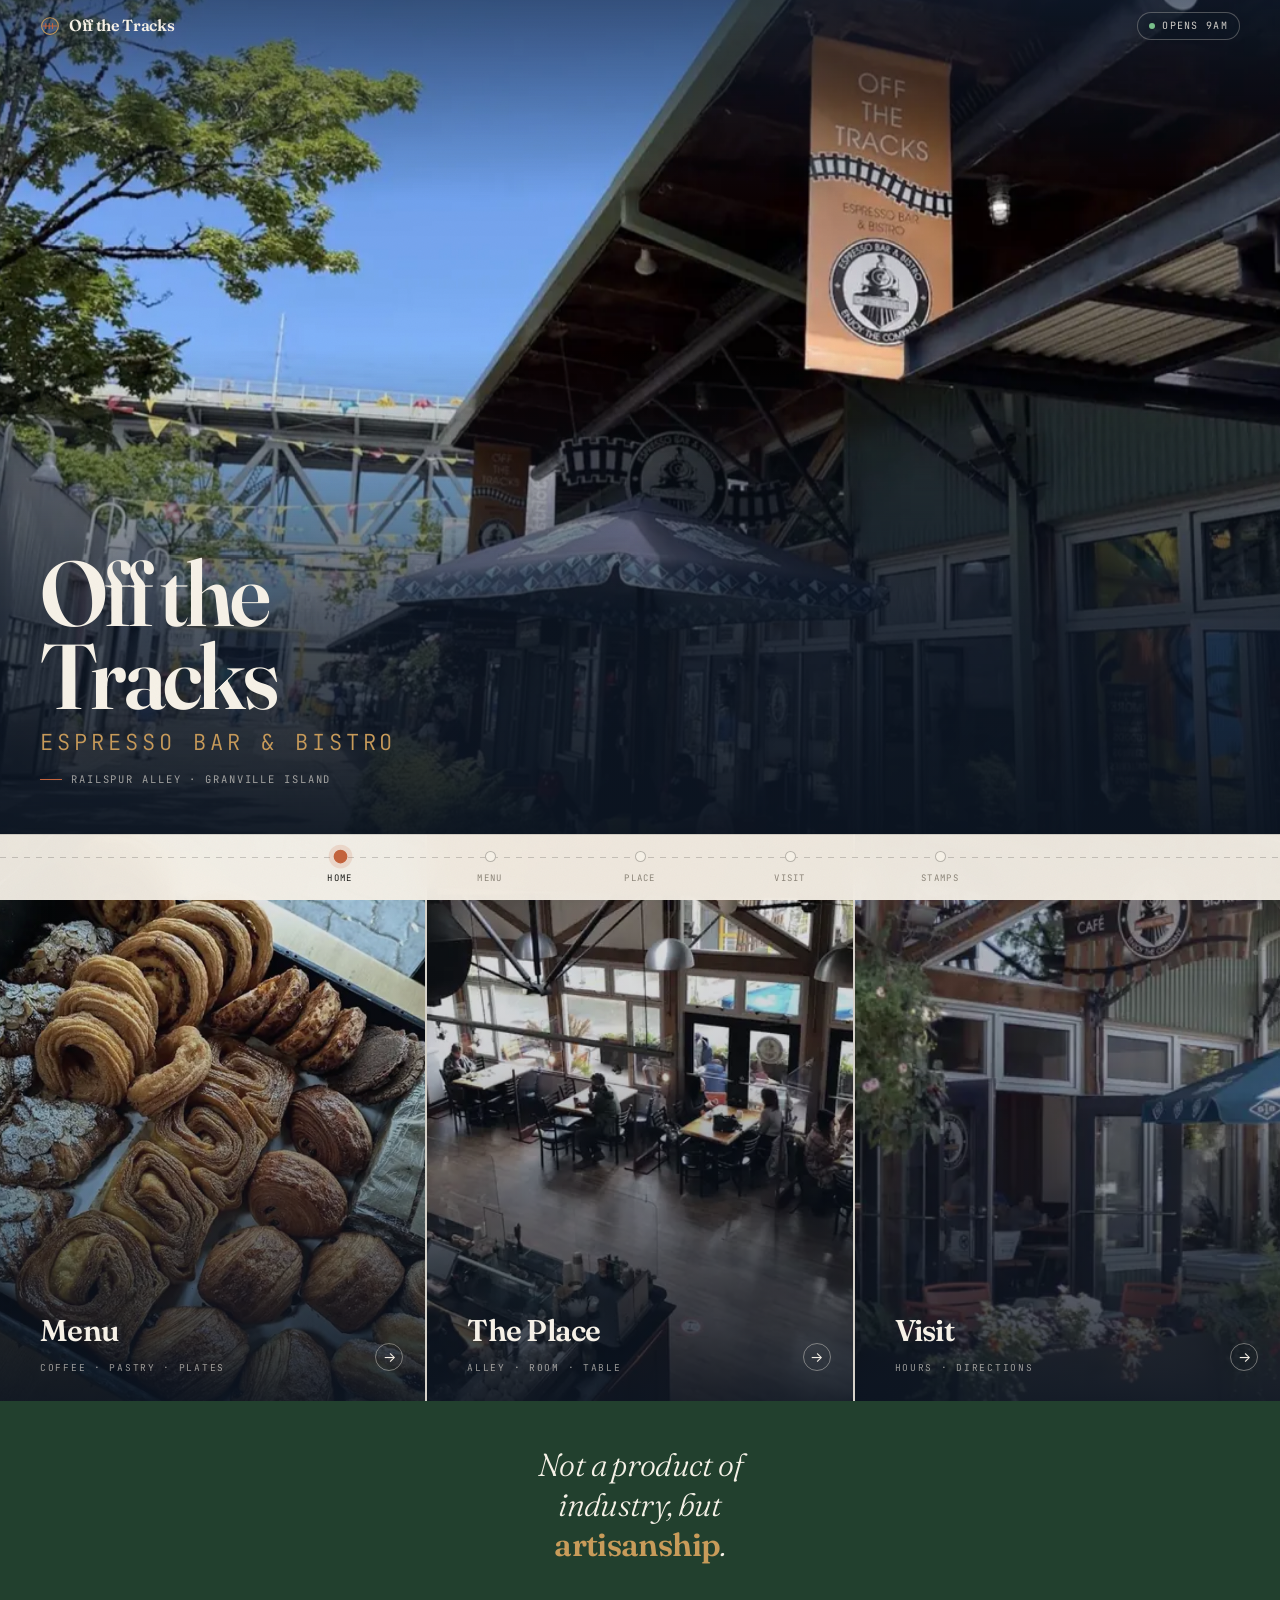
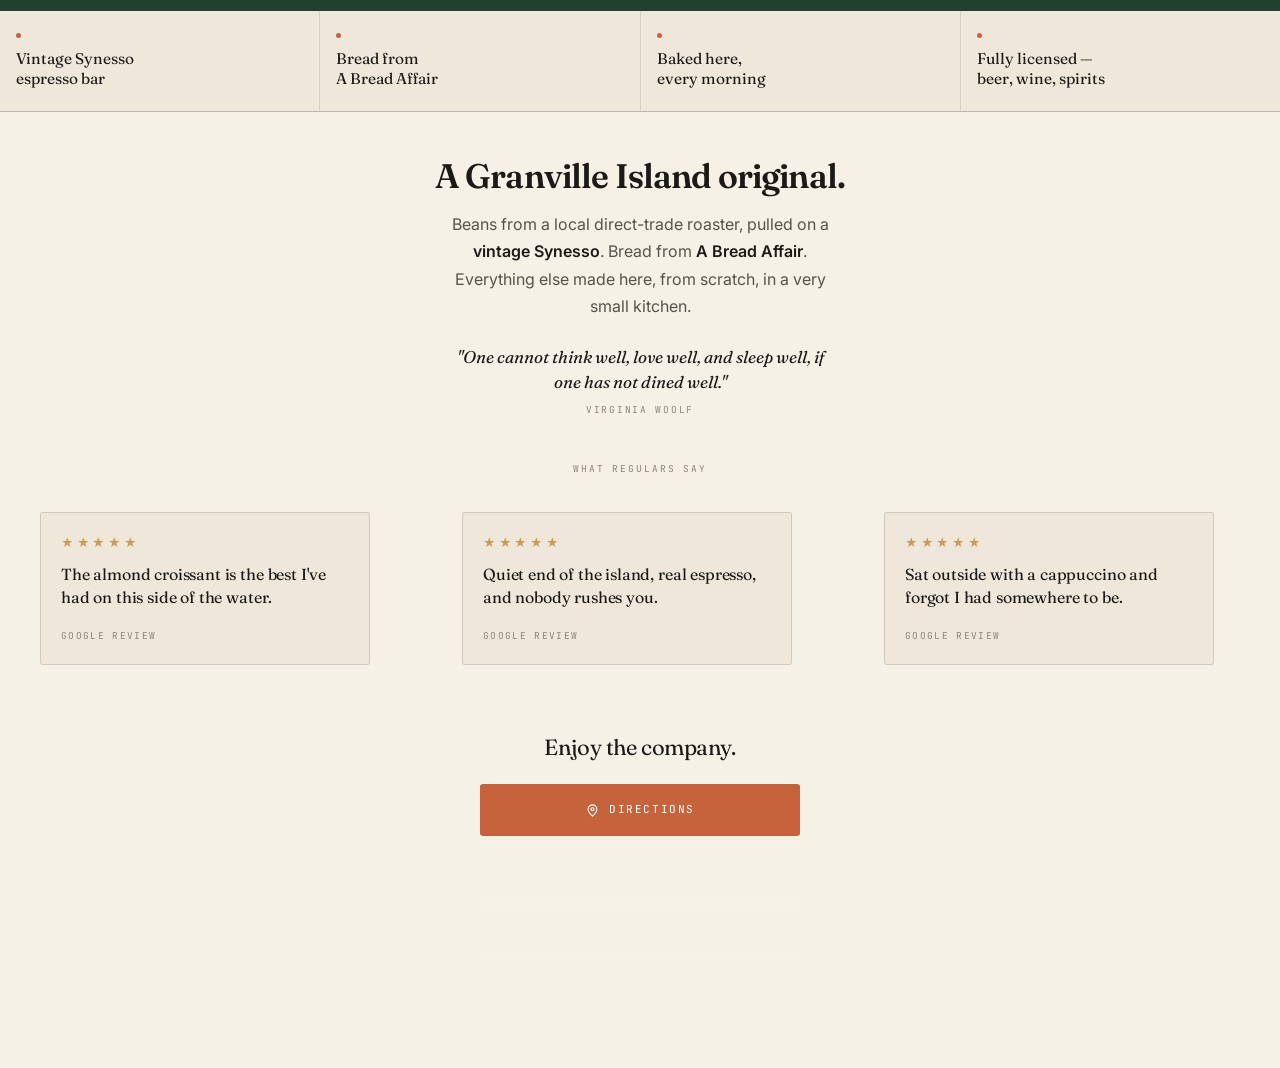
==== commit 8ffa1a0c: "Serve photos as WebP at two sizes 10.6 MB of JPEG becomes 4.1 MB of WebP. Full size (<=1400px) for t" ====
--- a/site/index.html
+++ b/site/index.html
@@ -16,7 +16,7 @@
 <link rel="stylesheet" href="app.css">
 <link rel="manifest" href="manifest.webmanifest">
 <link rel="apple-touch-icon" href="icons/apple-touch-icon.png">
-<link rel="preload" as="image" href="assets/IMG_4173.jpg">
+<link rel="preload" as="image" href="assets/w/IMG_4173.webp">
 
 <style>
 /* ── home only ─────────────────────────────────────────── */
@@ -188,7 +188,7 @@
 
 <section class="hero">
   <div class="hero__media" id="heroMedia">
-    <img src="assets/IMG_4173.jpg"
+    <img src="assets/w/IMG_4173.webp"
          alt="Railspur Alley on Granville Island: the timber-framed café with its navy umbrella and planters, Granville Street Bridge beyond.">
   </div>
   <div class="hero__body">
@@ -200,17 +200,17 @@
 <!-- three doors, no paragraphs -->
 <nav class="doors" aria-label="Sections">
   <a class="door" href="menu.html">
-    <img class="fade" loading="lazy" src="assets/IMG_4196.jpg" alt="A tray of croissants and cruffins fresh from the oven.">
+    <img class="fade" loading="lazy" src="assets/w/IMG_4196-sm.webp" alt="A tray of croissants and cruffins fresh from the oven.">
     <span class="door__t"><b>Menu</b><span>Coffee · Pastry · Plates</span></span>
     <span class="door__go" aria-hidden="true">→</span>
   </a>
   <a class="door" href="place.html">
-    <img class="fade" loading="lazy" src="assets/IMG_4195.jpg" alt="The café floor from the mezzanine, under timber trusses.">
+    <img class="fade" loading="lazy" src="assets/w/IMG_4195-sm.webp" alt="The café floor from the mezzanine, under timber trusses.">
     <span class="door__t"><b>The Place</b><span>Alley · Room · Table</span></span>
     <span class="door__go" aria-hidden="true">→</span>
   </a>
   <a class="door" href="visit.html">
-    <img class="fade" loading="lazy" src="assets/IMG_4172.jpg" alt="The entrance under the Café and Bistro sign, with hanging plants.">
+    <img class="fade" loading="lazy" src="assets/w/IMG_4172-sm.webp" alt="The entrance under the Café and Bistro sign, with hanging plants.">
     <span class="door__t"><b>Visit</b><span>Hours · Directions</span></span>
     <span class="door__go" aria-hidden="true">→</span>
   </a>
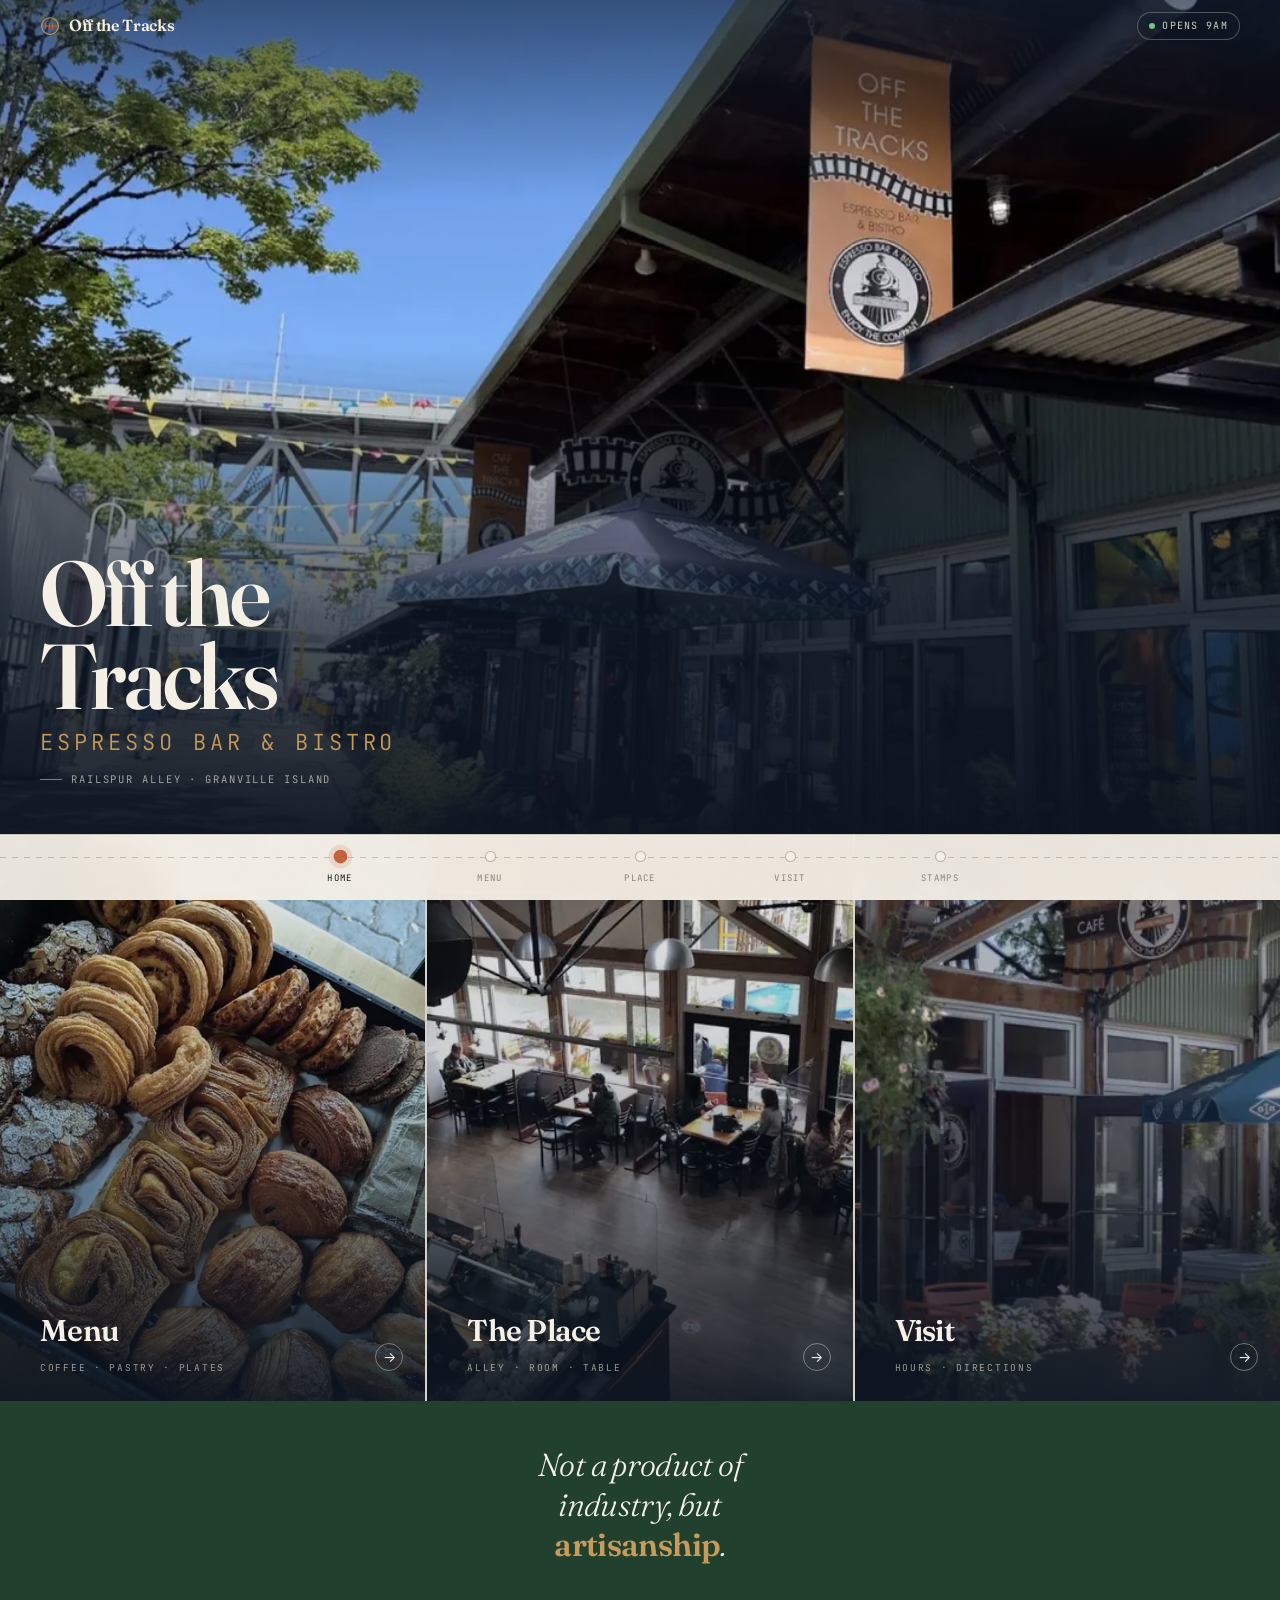
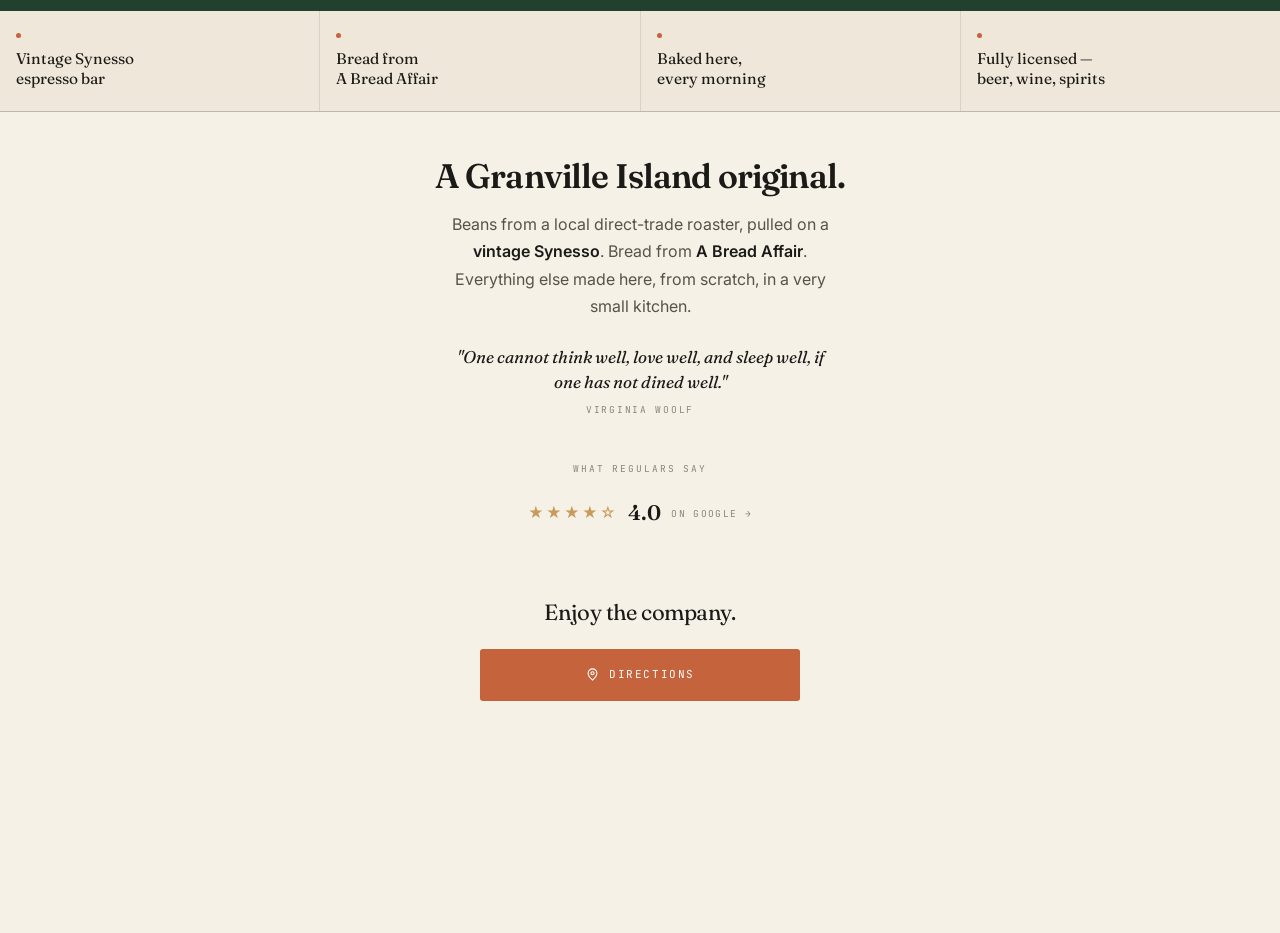
==== commit 3d0a640c: "Photo slots, a browser editor, and real review data - Eats becomes a photo grid. Items without a pho" ====
--- a/site/index.html
+++ b/site/index.html
@@ -150,7 +150,28 @@
   flex:none;width:76vw;max-width:330px;scroll-snap-align:start;
   background:var(--cream-2);border:1px solid var(--line);border-radius:3px;padding:20px 20px 18px;
 }
-.say__stars{color:var(--brass);font-size:12px;letter-spacing:.22em;margin-bottom:10px}
+.rating{
+  display:flex;align-items:center;justify-content:center;gap:10px;flex-wrap:wrap;
+  margin-bottom:22px;text-decoration:none;
+}
+.rating__s{color:var(--brass);font-size:15px;letter-spacing:.14em}
+.rating__n{font-family:var(--serif);font-size:21px;font-weight:600}
+.rating__c{
+  font-family:var(--mono);font-size:9.5px;letter-spacing:.14em;
+  text-transform:uppercase;color:var(--ink-40);
+}
+/* today's board — hidden unless the café writes something */
+.special{
+  display:flex;align-items:center;gap:12px;flex-wrap:wrap;
+  padding:15px var(--pad);background:var(--brass);color:#241a09;
+}
+.special__k{
+  font-family:var(--mono);font-size:9px;letter-spacing:.2em;text-transform:uppercase;
+  background:rgba(36,26,9,.16);padding:4px 8px;border-radius:2px;flex:none;
+}
+.special__v{font-family:var(--serif);font-size:17px;font-weight:600;letter-spacing:-.015em}
+.special__u{font-family:var(--mono);font-size:9.5px;letter-spacing:.14em;
+  text-transform:uppercase;opacity:.6}
 .say p{font-family:var(--serif);font-size:16px;line-height:1.45;margin:0 0 12px;letter-spacing:-.01em}
 .say cite{
   font-style:normal;font-family:var(--mono);font-size:9.5px;letter-spacing:.14em;
@@ -215,6 +236,8 @@
     <span class="door__go" aria-hidden="true">→</span>
   </a>
 </nav>
+
+<div class="special" id="special" hidden></div>
 
 <section class="creed">
   <p class="rv">Not a product of industry, but <b>artisanship</b>.</p>
@@ -240,26 +263,7 @@
   </blockquote>
 </section>
 
-<section class="says">
-  <p class="says__t rv">What regulars say</p>
-  <div class="says__track">
-    <blockquote class="say">
-      <div class="say__stars" aria-label="Five stars">★★★★★</div>
-      <p>The almond croissant is the best I've had on this side of the water.</p>
-      <cite>Google review</cite>
-    </blockquote>
-    <blockquote class="say">
-      <div class="say__stars" aria-label="Five stars">★★★★★</div>
-      <p>Quiet end of the island, real espresso, and nobody rushes you.</p>
-      <cite>Google review</cite>
-    </blockquote>
-    <blockquote class="say">
-      <div class="say__stars" aria-label="Five stars">★★★★★</div>
-      <p>Sat outside with a cappuccino and forgot I had somewhere to be.</p>
-      <cite>Google review</cite>
-    </blockquote>
-  </div>
-</section>
+<section class="says" id="says"></section>
 
 <section class="closer">
   <p class="rv">Enjoy the company.</p>
@@ -287,6 +291,7 @@
 </nav>
 
 <div class="toast" id="toast" role="status" aria-live="polite"></div>
+<script src="content.js"></script>
 <script src="app.js"></script>
 <script src="order.js"></script>
 
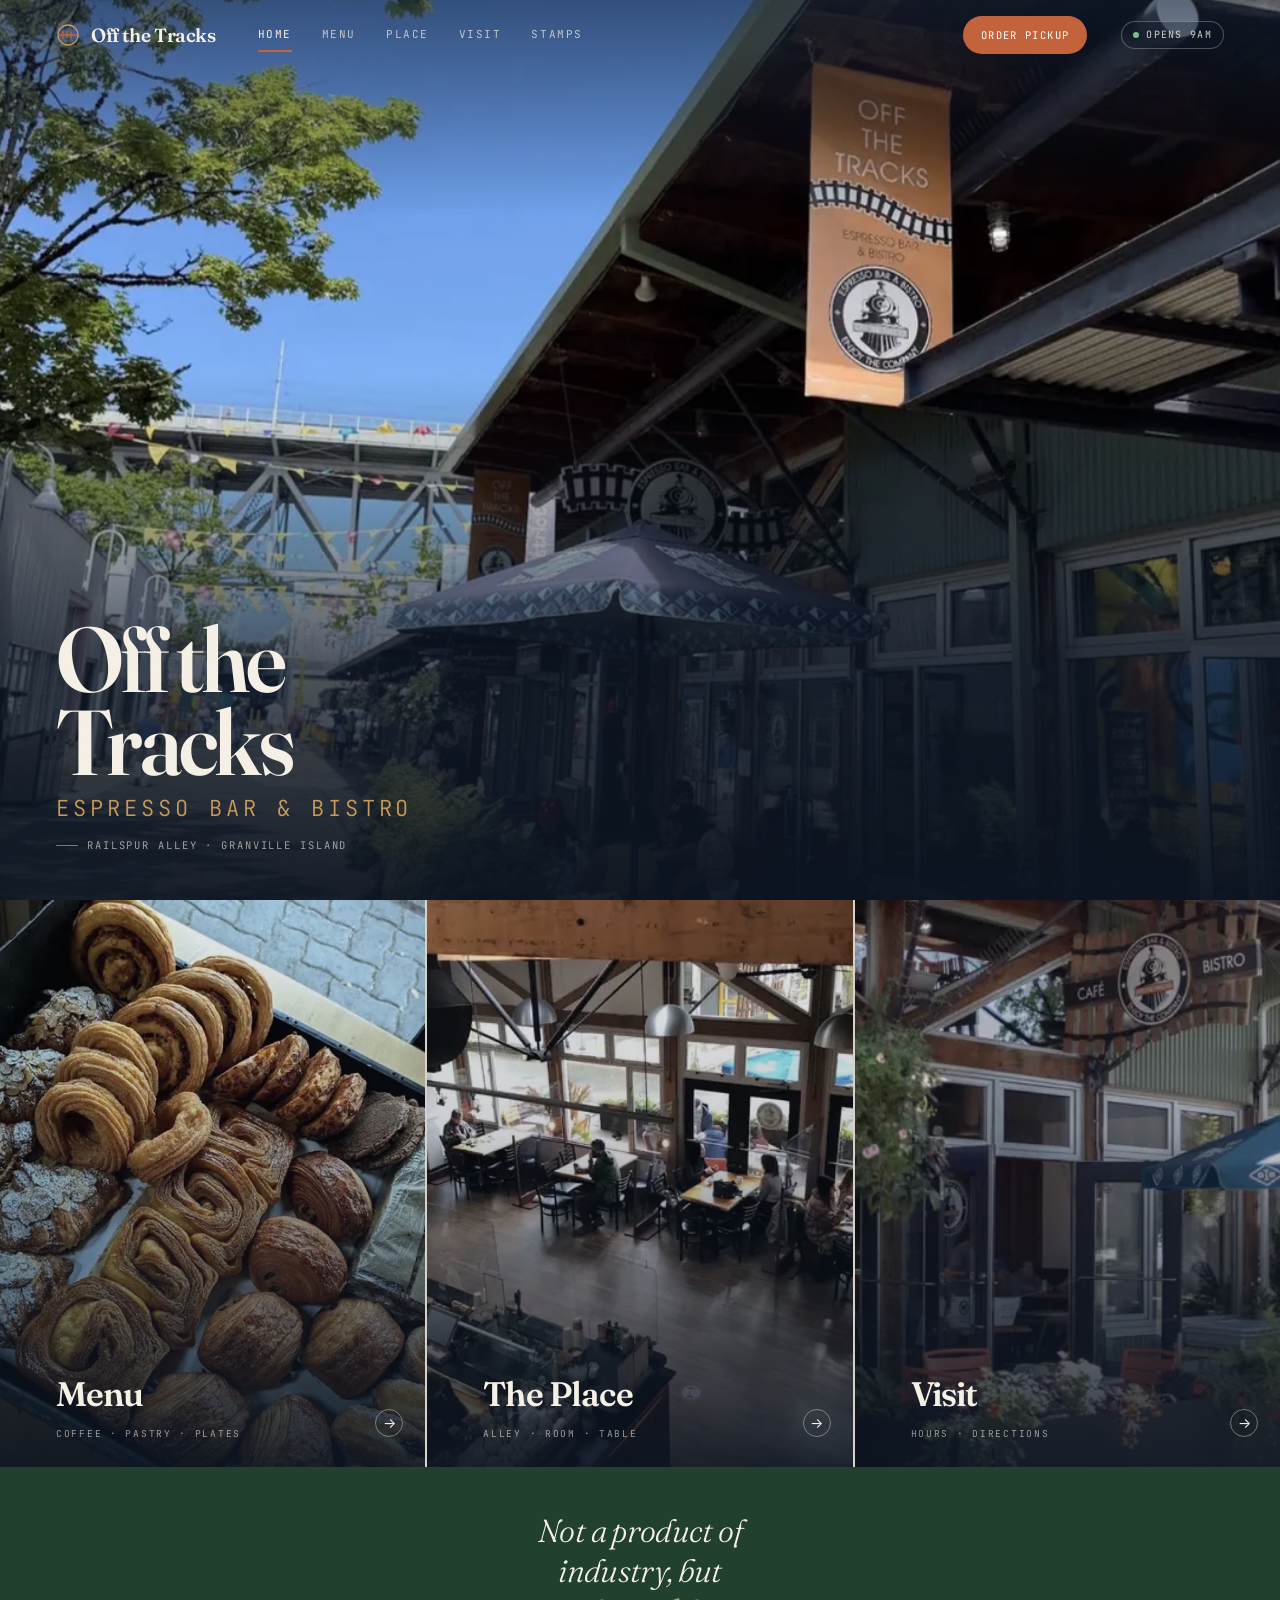
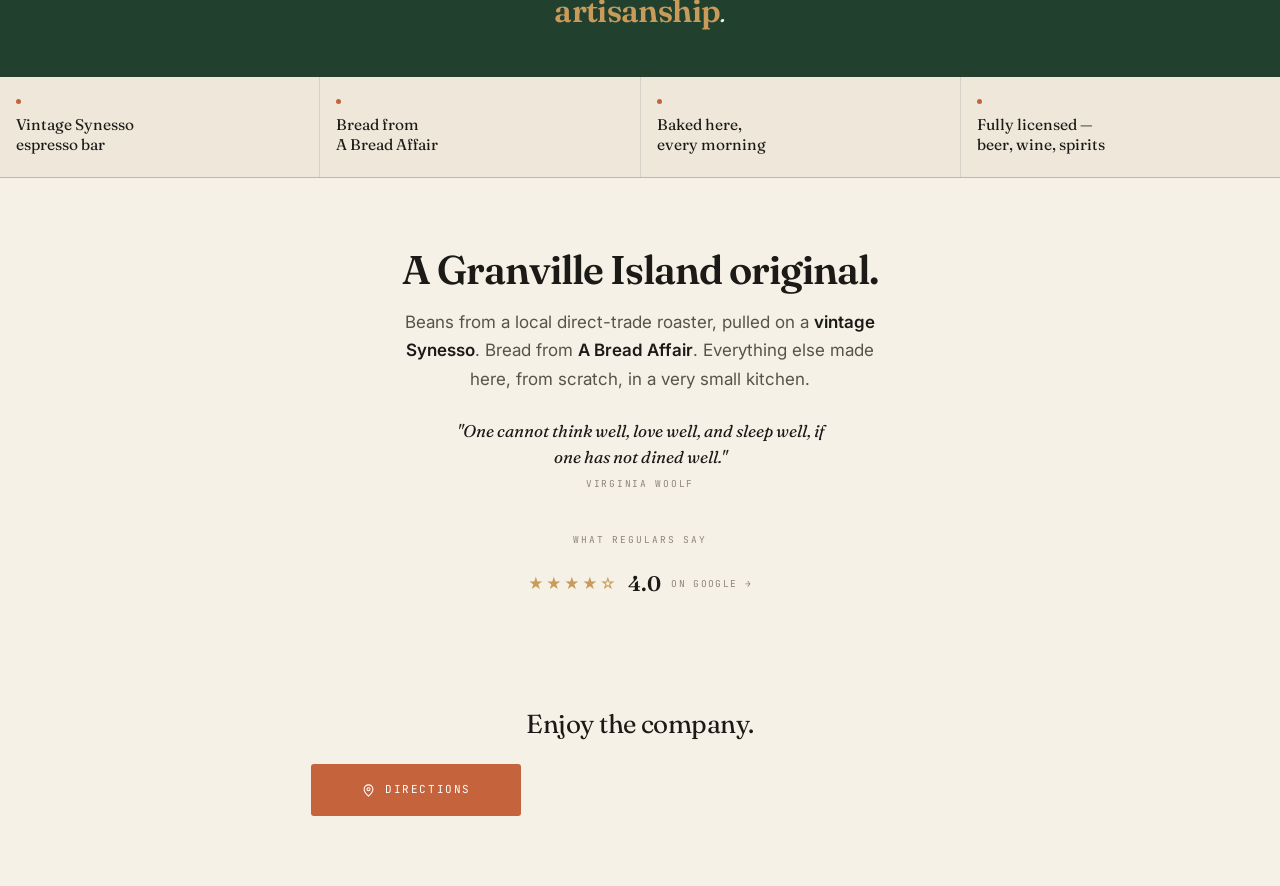
==== commit e0f8be72: "Real desktop layout + fuller Baked section Desktop (>=900px) becomes a proper site instead of a stre" ====
--- a/site/index.html
+++ b/site/index.html
@@ -189,6 +189,25 @@
   .door::after{background:linear-gradient(0deg,rgba(12,21,34,.9) 0,rgba(12,21,34,.2) 60%,rgba(12,21,34,.1) 100%)}
   .door__t{top:auto;bottom:26px;justify-content:flex-end}
   .door__go{top:auto;bottom:30px;right:22px;margin:0}
+}
+
+@media(min-width:900px){
+  .door__t b{font-size:34px}
+  .special{justify-content:center}
+  .story{padding:70px var(--pad) 20px}
+  .story h2{font-size:40px}
+  .story p{font-size:17px;max-width:46ch}
+  /* reviews: a settled row of three, not a scroller */
+  .says{padding:20px 0 30px}
+  .says__track{
+    justify-content:center;overflow:visible;max-width:var(--maxw);margin:0 auto;
+    padding:0 var(--pad) 6px;
+  }
+  .say{width:auto;flex:1;max-width:340px}
+  .closer{padding:56px var(--pad) 70px}
+  .closer p{font-size:26px}
+  .closer .btn{display:inline-flex;min-width:210px;max-width:none;width:auto}
+  .closer .btn + .btn{margin-top:0;margin-left:10px}
 }
 </style>
 </head>
--- a/site/app.css
+++ b/site/app.css
@@ -83,6 +83,9 @@
   background:rgba(15,26,42,.35)}
 .top--dark .status__dot{background:#79C08C}
 
+/* injected by app.js; only shown on desktop */
+.topnav,.topcta{display:none}
+
 /* ═══ BOTTOM NAV — the line, with four stops ════════════ */
 .line{
   position:fixed;left:0;right:0;bottom:0;z-index:80;height:var(--nav);
@@ -351,6 +354,64 @@
   .sheet.show .sheet__panel{transform:translate(-50%,0)}
   .slots{grid-template-columns:repeat(5,1fr)}
 }
+
+/* ═══════════════════════════════════════════════════════
+   DESKTOP — a proper site, not a stretched phone.
+   The bottom rail becomes a real top nav; content gets room.
+   ═══════════════════════════════════════════════════════ */
+@media(min-width:900px){
+  :root{--nav:0px;--top:70px;--pad:56px}
+
+  body{padding-bottom:0}
+
+  /* the rail retires; the top bar does the work */
+  .line{display:none}
+
+  .top{
+    padding:0 var(--pad);gap:34px;
+    box-shadow:0 1px 0 rgba(27,26,23,.06);
+  }
+  .top--dark{box-shadow:none}   /* transparent over the hero */
+  .top__name{font-size:19px;gap:11px}
+  .top__name svg{width:24px;height:24px}
+
+  .topnav{
+    display:flex;align-items:center;gap:30px;margin-left:8px;margin-right:auto;
+  }
+  .topnav a{
+    font-family:var(--mono);font-size:11px;letter-spacing:.14em;text-transform:uppercase;
+    color:var(--ink-60);padding:6px 0;position:relative;transition:color .2s var(--ease);
+  }
+  .topnav a::after{
+    content:"";position:absolute;left:0;right:0;bottom:-2px;height:1.5px;
+    background:var(--terra);transform:scaleX(0);transform-origin:left;
+    transition:transform .25s var(--ease);
+  }
+  .topnav a:hover{color:var(--ink)}
+  .topnav a:hover::after{transform:scaleX(1)}
+  .topnav a[aria-current="page"]{color:var(--ink)}
+  .topnav a[aria-current="page"]::after{transform:scaleX(1)}
+
+  .topcta{
+    display:inline-flex;align-items:center;
+    font-family:var(--mono);font-size:10.5px;letter-spacing:.13em;text-transform:uppercase;
+    background:var(--terra);color:#fff;padding:11px 18px;border-radius:100px;
+    transition:transform .2s var(--ease),box-shadow .25s var(--ease);
+  }
+  .topcta:hover{transform:translateY(-1px);box-shadow:0 6px 18px rgba(196,99,60,.28)}
+
+  /* dark top bars (home hero, visit) get light-on-dark nav */
+  .top--dark .topnav a,.on-navy .topnav a{color:rgba(246,241,231,.72)}
+  .top--dark .topnav a:hover,.top--dark .topnav a[aria-current="page"],
+  .on-navy .topnav a:hover,.on-navy .topnav a[aria-current="page"]{color:var(--cream)}
+
+  /* the floating cart pill moves to the corner, out of the way */
+  .cartpill{left:auto;right:24px;bottom:24px;transform:none}
+  .cartpill.pop{animation:none}
+  @keyframes pillIn{from{opacity:0;transform:translateY(14px)}to{opacity:1;transform:none}}
+
+  .install{left:auto;right:20px;bottom:20px;max-width:360px}
+}
 @media(prefers-reduced-motion:reduce){
   *,*::before,*::after{animation-duration:.01ms!important;transition-duration:.01ms!important}
   .rv{opacity:1;transform:none}
